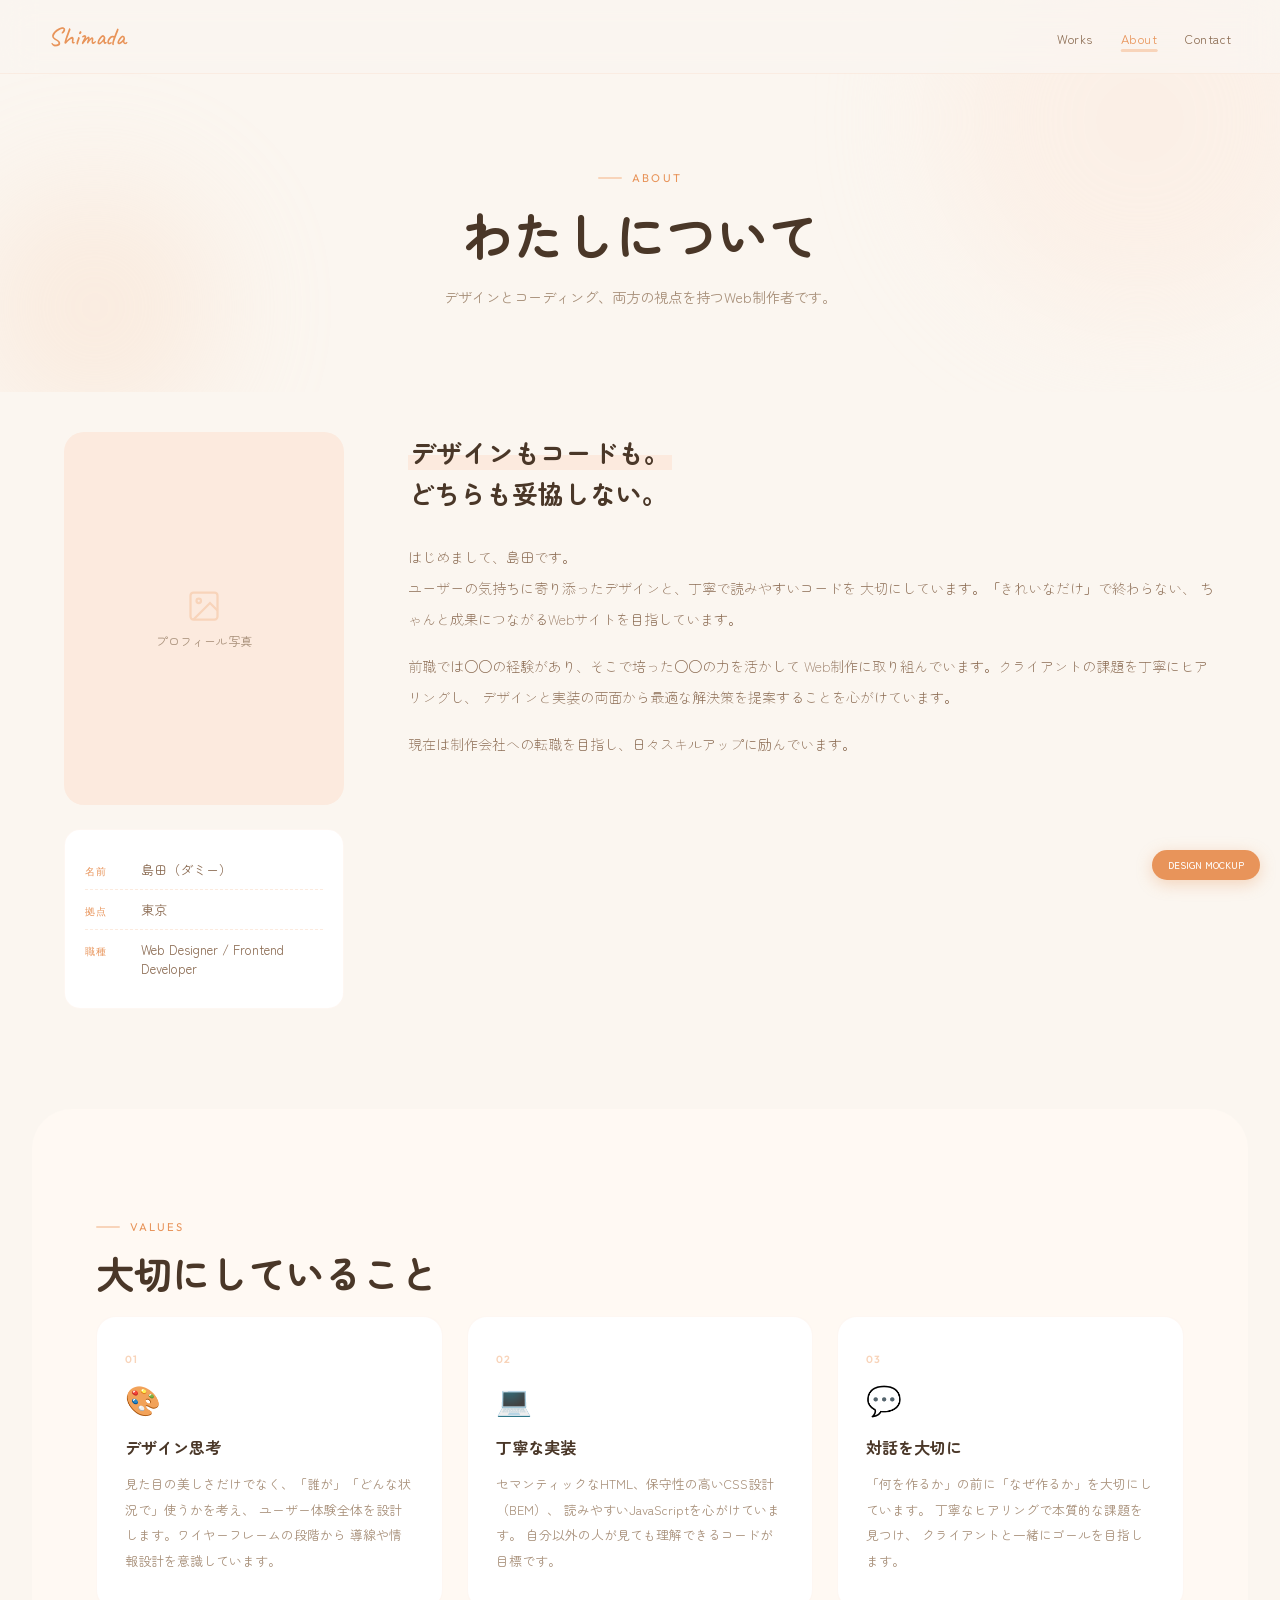
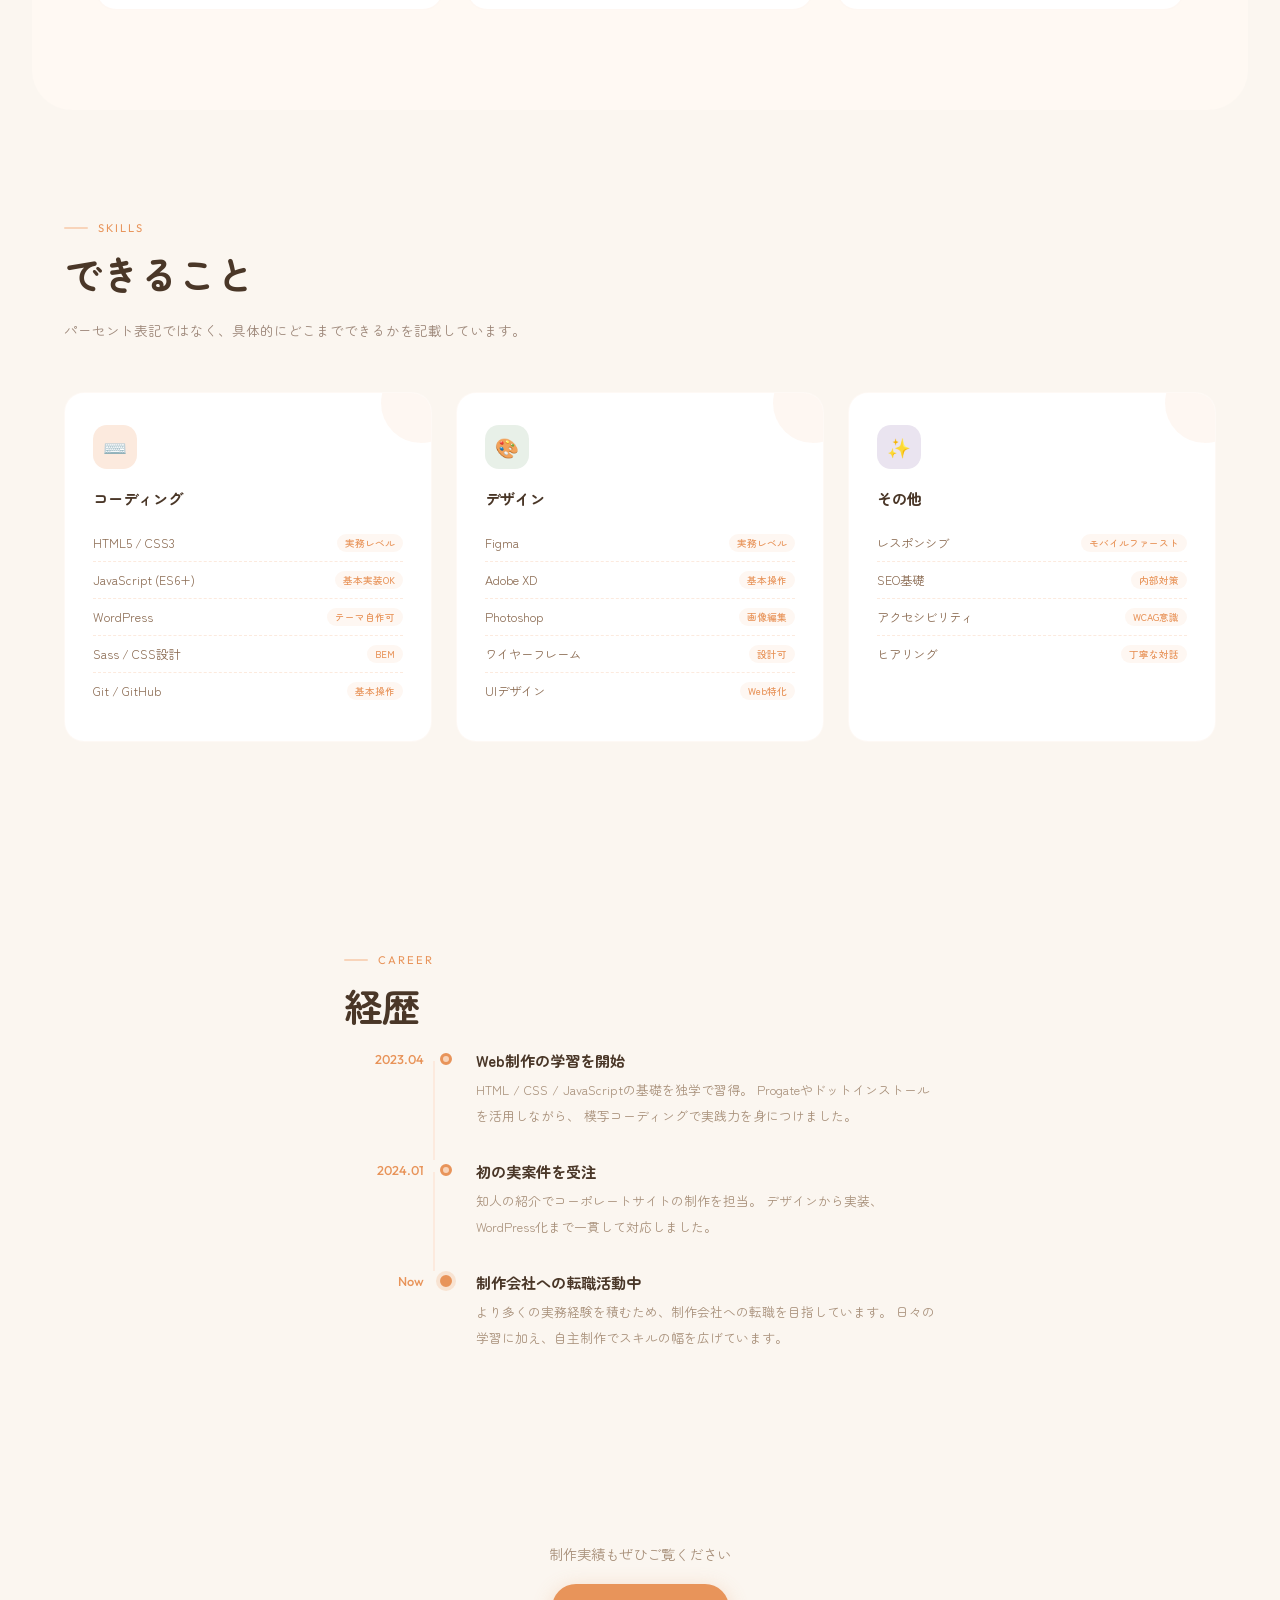
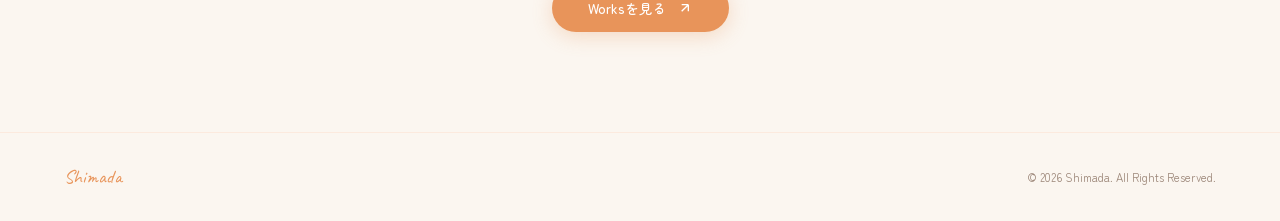
==== about.html @ 9d0d772b "Add files via upload" ====
<!DOCTYPE html>
<html lang="ja">
<head>
  <meta charset="UTF-8">
  <meta name="viewport" content="width=device-width, initial-scale=1.0">
  <meta name="description" content="島田のプロフィール｜Web Designer & Frontend Developer">
  <title>About — Shimada Portfolio</title>
  <link rel="preconnect" href="https://fonts.googleapis.com">
  <link rel="preconnect" href="https://fonts.gstatic.com" crossorigin>
  <link href="https://fonts.googleapis.com/css2?family=Zen+Maru+Gothic:wght@300;400;500;700&family=Outfit:wght@300;400;500;600&family=Caveat:wght@400;500&display=swap" rel="stylesheet">
  <link rel="stylesheet" href="style.css">
</head>
<body>

  <!-- NAV -->
  <nav>
    <a href="index.html" class="nav-logo">Shimada</a>
    <ul>
      <li><a href="index.html#works">Works</a></li>
      <li><a href="about.html" class="is-active">About</a></li>
      <li><a href="index.html#contact">Contact</a></li>
    </ul>
  </nav>

  <!-- PAGE HERO -->
  <section class="page-hero">
    <div class="blob blob-1"></div>
    <div class="blob blob-2"></div>
    <div class="page-hero-inner">
      <div class="section-label">About</div>
      <h1 class="page-hero-title">わたしについて</h1>
      <p class="page-hero-sub">
        デザインとコーディング、両方の視点を持つWeb制作者です。
      </p>
    </div>
  </section>

  <!-- PROFILE -->
  <section class="about-detail">
    <div class="about-detail-grid">
      <div class="about-detail-photo reveal">
        <div class="about-photo-lg">
          <svg viewBox="0 0 24 24" fill="none" stroke="currentColor" stroke-width="1.5">
            <rect x="3" y="3" width="18" height="18" rx="2"/>
            <circle cx="8.5" cy="8.5" r="1.5"/>
            <path d="M21 15l-5-5L5 21"/>
          </svg>
          プロフィール写真
        </div>

        <!-- 基本情報 -->
        <div class="profile-meta">
          <div class="meta-item">
            <span class="meta-label">名前</span>
            <span class="meta-value">島田（ダミー）</span>
          </div>
          <div class="meta-item">
            <span class="meta-label">拠点</span>
            <span class="meta-value">東京</span>
          </div>
          <div class="meta-item">
            <span class="meta-label">職種</span>
            <span class="meta-value">Web Designer / Frontend Developer</span>
          </div>
        </div>
      </div>

      <div class="about-detail-body">
        <h2 class="reveal">
          <span class="marker">デザインもコードも。</span><br>
          どちらも妥協しない。
        </h2>
        <p class="reveal">
          はじめまして、島田です。<br>
          ユーザーの気持ちに寄り添ったデザインと、丁寧で読みやすいコードを
          大切にしています。「きれいなだけ」で終わらない、
          ちゃんと成果につながるWebサイトを目指しています。
        </p>
        <p class="reveal">
          前職では○○の経験があり、そこで培った○○の力を活かして
          Web制作に取り組んでいます。クライアントの課題を丁寧にヒアリングし、
          デザインと実装の両面から最適な解決策を提案することを心がけています。
        </p>
        <p class="reveal">
          現在は制作会社への転職を目指し、日々スキルアップに励んでいます。
        </p>
      </div>
    </div>
  </section>

  <!-- VALUES -->
  <section class="values-section">
    <div class="section-label reveal">Values</div>
    <h2 class="section-heading reveal">大切にしていること</h2>

    <div class="values-grid" data-stagger>
      <div class="value-card-lg reveal">
        <div class="value-num">01</div>
        <div class="value-emoji-lg">🎨</div>
        <h3>デザイン思考</h3>
        <p>
          見た目の美しさだけでなく、「誰が」「どんな状況で」使うかを考え、
          ユーザー体験全体を設計します。ワイヤーフレームの段階から
          導線や情報設計を意識しています。
        </p>
      </div>
      <div class="value-card-lg reveal">
        <div class="value-num">02</div>
        <div class="value-emoji-lg">💻</div>
        <h3>丁寧な実装</h3>
        <p>
          セマンティックなHTML、保守性の高いCSS設計（BEM）、
          読みやすいJavaScriptを心がけています。
          自分以外の人が見ても理解できるコードが目標です。
        </p>
      </div>
      <div class="value-card-lg reveal">
        <div class="value-num">03</div>
        <div class="value-emoji-lg">💬</div>
        <h3>対話を大切に</h3>
        <p>
          「何を作るか」の前に「なぜ作るか」を大切にしています。
          丁寧なヒアリングで本質的な課題を見つけ、
          クライアントと一緒にゴールを目指します。
        </p>
      </div>
    </div>
  </section>

  <!-- SKILLS DETAIL -->
  <section class="skills-detail-section">
    <div class="section-label reveal">Skills</div>
    <h2 class="section-heading reveal">できること</h2>
    <p class="section-sub reveal">
      パーセント表記ではなく、具体的にどこまでできるかを記載しています。
    </p>

    <div class="skills-detail-grid" data-stagger>
      <div class="skill-card reveal">
        <div class="skill-card-icon code">⌨️</div>
        <h4>コーディング</h4>
        <ul class="skill-items">
          <li>HTML5 / CSS3 <span class="skill-note">実務レベル</span></li>
          <li>JavaScript (ES6+) <span class="skill-note">基本実装OK</span></li>
          <li>WordPress <span class="skill-note">テーマ自作可</span></li>
          <li>Sass / CSS設計 <span class="skill-note">BEM</span></li>
          <li>Git / GitHub <span class="skill-note">基本操作</span></li>
        </ul>
      </div>
      <div class="skill-card reveal">
        <div class="skill-card-icon design">🎨</div>
        <h4>デザイン</h4>
        <ul class="skill-items">
          <li>Figma <span class="skill-note">実務レベル</span></li>
          <li>Adobe XD <span class="skill-note">基本操作</span></li>
          <li>Photoshop <span class="skill-note">画像編集</span></li>
          <li>ワイヤーフレーム <span class="skill-note">設計可</span></li>
          <li>UIデザイン <span class="skill-note">Web特化</span></li>
        </ul>
      </div>
      <div class="skill-card reveal">
        <div class="skill-card-icon other">✨</div>
        <h4>その他</h4>
        <ul class="skill-items">
          <li>レスポンシブ <span class="skill-note">モバイルファースト</span></li>
          <li>SEO基礎 <span class="skill-note">内部対策</span></li>
          <li>アクセシビリティ <span class="skill-note">WCAG意識</span></li>
          <li>ヒアリング <span class="skill-note">丁寧な対話</span></li>
        </ul>
      </div>
    </div>
  </section>

  <!-- CAREER -->
  <section class="career-section">
    <div class="section-label reveal">Career</div>
    <h2 class="section-heading reveal">経歴</h2>

    <div class="career-list reveal">
      <div class="career-row">
        <div class="career-year">2023.04</div>
        <div class="career-dot"></div>
        <div class="career-content">
          <h4>Web制作の学習を開始</h4>
          <p>HTML / CSS / JavaScriptの基礎を独学で習得。
             Progateやドットインストールを活用しながら、
             模写コーディングで実践力を身につけました。</p>
        </div>
      </div>
      <div class="career-row">
        <div class="career-year">2024.01</div>
        <div class="career-dot"></div>
        <div class="career-content">
          <h4>初の実案件を受注</h4>
          <p>知人の紹介でコーポレートサイトの制作を担当。
             デザインから実装、WordPress化まで一貫して対応しました。</p>
        </div>
      </div>
      <div class="career-row">
        <div class="career-year">Now</div>
        <div class="career-dot active"></div>
        <div class="career-content">
          <h4>制作会社への転職活動中</h4>
          <p>より多くの実務経験を積むため、制作会社への転職を目指しています。
             日々の学習に加え、自主制作でスキルの幅を広げています。</p>
        </div>
      </div>
    </div>
  </section>

  <!-- CTA -->
  <section class="about-cta">
    <div class="about-cta-inner reveal">
      <p>制作実績もぜひご覧ください</p>
      <a href="index.html#works" class="hero-cta">
        Worksを見る
        <svg viewBox="0 0 24 24" fill="none" stroke="currentColor" stroke-width="2" width="16" height="16">
          <path d="M7 17L17 7M17 7H7M17 7V17"/>
        </svg>
      </a>
    </div>
  </section>

  <!-- FOOTER -->
  <footer>
    <div class="f-logo">Shimada</div>
    <div>&copy; 2026 Shimada. All Rights Reserved.</div>
  </footer>

  <div class="badge">DESIGN MOCKUP</div>
  <script src="main.js"></script>
</body>
</html>
---- style.css ----
/* ===========================
   VARIABLES & RESET
   =========================== */
:root {
  --cream: #FBF6F0;
  --warm-white: #FFF9F3;
  --peach: #FCEADE;
  --peach-mid: #F8D4BA;
  --orange: #E8945A;
  --orange-deep: #D47A3E;
  --brown: #8B6B52;
  --brown-light: #A8907A;
  --text: #4A3728;
  --text-light: #9B8577;
  --card: #FFFFFF;
  --shadow: rgba(139, 107, 82, 0.08);
}

*, *::before, *::after { margin: 0; padding: 0; box-sizing: border-box; }
html { scroll-behavior: smooth; }

body {
  font-family: 'Zen Maru Gothic', sans-serif;
  background: var(--cream);
  color: var(--text);
  font-weight: 400;
  overflow-x: hidden;
}

/* ===========================
   BLOBS
   =========================== */
.blob {
  position: absolute;
  border-radius: 50%;
  filter: blur(60px);
  opacity: 0.5;
  pointer-events: none;
  z-index: 0;
}

/* ===========================
   NAV
   =========================== */
nav {
  position: fixed;
  top: 0; left: 0; right: 0;
  z-index: 100;
  padding: 20px 48px;
  display: flex;
  justify-content: space-between;
  align-items: center;
  backdrop-filter: blur(16px);
  background: rgba(251, 246, 240, 0.8);
  border-bottom: 1px solid rgba(232, 148, 90, 0.1);
  transition: box-shadow 0.3s ease;
}

nav.scrolled { box-shadow: 0 2px 20px var(--shadow); }

.nav-logo {
  font-family: 'Caveat', cursive;
  font-size: 1.6rem;
  color: var(--orange);
  font-weight: 500;
  text-decoration: none;
}

nav ul { list-style: none; display: flex; gap: 28px; }

nav ul li a {
  font-size: 0.8rem;
  color: var(--brown);
  text-decoration: none;
  letter-spacing: 0.04em;
  position: relative;
  padding: 4px 0;
  transition: color 0.3s;
}

nav ul li a:hover,
nav ul li a.is-active { color: var(--orange); }

nav ul li a::after {
  content: '';
  position: absolute;
  bottom: 0; left: 50%;
  width: 0; height: 3px;
  background: var(--peach-mid);
  border-radius: 2px;
  transform: translateX(-50%);
  transition: width 0.3s ease;
}

nav ul li a:hover::after,
nav ul li a.is-active::after { width: 100%; }

/* ===========================
   HERO (TOP)
   =========================== */
.hero {
  min-height: 100vh;
  display: flex;
  align-items: center;
  justify-content: center;
  text-align: center;
  padding: 120px 32px 80px;
  position: relative;
  overflow: hidden;
}

.hero .blob-1 {
  width: 500px; height: 500px;
  background: var(--peach);
  top: -100px; right: -80px;
  animation: blobFloat1 12s ease-in-out infinite;
}

.hero .blob-2 {
  width: 350px; height: 350px;
  background: var(--peach-mid);
  bottom: -60px; left: -50px;
  opacity: 0.35;
  animation: blobFloat2 10s ease-in-out infinite;
}

.hero .blob-3 {
  width: 200px; height: 200px;
  background: var(--orange);
  top: 30%; left: 10%;
  opacity: 0.12;
  animation: blobFloat1 14s ease-in-out infinite reverse;
}

.hero-inner { position: relative; z-index: 1; }

.hero-greeting {
  font-family: 'Caveat', cursive;
  font-size: 1.3rem;
  color: var(--orange);
  margin-bottom: 12px;
  opacity: 0;
  animation: popIn 0.6s ease forwards 0.2s;
}

.hero-name {
  font-size: clamp(2.4rem, 6vw, 4.2rem);
  font-weight: 700;
  line-height: 1.3;
  margin-bottom: 12px;
  opacity: 0;
  animation: popIn 0.6s ease forwards 0.4s;
}

.hero-name .highlight { position: relative; display: inline-block; }
.hero-name .highlight::after {
  content: '';
  position: absolute;
  bottom: 4px; left: -4px; right: -4px;
  height: 12px;
  background: var(--peach);
  border-radius: 6px;
  z-index: -1;
  transform: rotate(-1deg);
}

.hero-title {
  font-family: 'Outfit', sans-serif;
  font-size: 0.85rem;
  font-weight: 400;
  color: var(--brown-light);
  letter-spacing: 0.15em;
  text-transform: uppercase;
  margin-bottom: 28px;
  opacity: 0;
  animation: popIn 0.6s ease forwards 0.6s;
}

.hero-message {
  font-size: 0.95rem;
  line-height: 2.2;
  color: var(--brown);
  font-weight: 300;
  max-width: 480px;
  margin: 0 auto 40px;
  opacity: 0;
  animation: popIn 0.6s ease forwards 0.8s;
}

.hero-cta {
  display: inline-flex;
  align-items: center;
  gap: 10px;
  background: var(--orange);
  color: #fff;
  padding: 14px 36px;
  border-radius: 50px;
  text-decoration: none;
  font-size: 0.85rem;
  font-weight: 500;
  transition: all 0.3s ease;
  box-shadow: 0 4px 20px rgba(232, 148, 90, 0.3);
  opacity: 0;
  animation: popIn 0.6s ease forwards 1s;
}

.hero-cta:hover {
  background: var(--orange-deep);
  transform: translateY(-2px);
  box-shadow: 0 8px 28px rgba(232, 148, 90, 0.4);
}

.hero-cta svg { width: 16px; height: 16px; }

/* ===========================
   MARQUEE
   =========================== */
.marquee-wrap {
  overflow: hidden;
  padding: 20px 0;
  background: var(--peach);
  transform: rotate(-1deg) scale(1.02);
  margin: -20px 0 40px;
}

.marquee-track {
  display: flex;
  gap: 40px;
  animation: marquee 25s linear infinite;
  width: max-content;
}

.marquee-item {
  font-family: 'Outfit', sans-serif;
  font-size: 0.75rem;
  font-weight: 500;
  color: var(--orange-deep);
  letter-spacing: 0.12em;
  text-transform: uppercase;
  white-space: nowrap;
  display: flex;
  align-items: center;
  gap: 40px;
}

.marquee-item::after {
  content: '✦';
  font-size: 0.5rem;
  color: var(--orange);
  opacity: 0.6;
}

/* ===========================
   SECTION COMMON
   =========================== */
section { padding: 100px 64px; position: relative; }

.section-label {
  display: inline-flex;
  align-items: center;
  gap: 10px;
  font-family: 'Outfit', sans-serif;
  font-size: 0.7rem;
  letter-spacing: 0.18em;
  text-transform: uppercase;
  color: var(--orange);
  margin-bottom: 12px;
}

.section-label::before {
  content: '';
  width: 24px; height: 2px;
  background: var(--peach-mid);
  border-radius: 1px;
}

.section-heading {
  font-size: clamp(1.6rem, 3.5vw, 2.4rem);
  font-weight: 700;
  margin-bottom: 16px;
  line-height: 1.4;
}

.section-sub {
  font-size: 0.85rem;
  color: var(--text-light);
  line-height: 2;
  max-width: 560px;
  margin-bottom: 48px;
}

.marker {
  background: linear-gradient(transparent 60%, var(--peach) 60%);
  padding: 0 2px;
}

/* ===========================
   WORKS
   =========================== */
.works-grid {
  display: grid;
  grid-template-columns: 1fr 1fr;
  gap: 32px;
}

.work-card {
  background: var(--card);
  border-radius: 20px;
  overflow: hidden;
  transition: transform 0.4s ease, box-shadow 0.4s ease;
  border: 1px solid rgba(232, 148, 90, 0.08);
}

.work-card:hover {
  transform: translateY(-6px);
  box-shadow: 0 20px 48px var(--shadow);
}

.work-card.featured {
  grid-column: 1 / -1;
  display: grid;
  grid-template-columns: 1.2fr 1fr;
}

.work-thumb {
  aspect-ratio: 16 / 10;
  background: linear-gradient(135deg, var(--peach) 0%, var(--cream) 100%);
  display: flex;
  align-items: center;
  justify-content: center;
  overflow: hidden;
}

.work-card.featured .work-thumb { aspect-ratio: auto; min-height: 320px; }

.mock-window {
  width: 75%;
  background: var(--card);
  border-radius: 10px;
  box-shadow: 0 8px 32px rgba(139, 107, 82, 0.12);
  overflow: hidden;
  transition: transform 0.4s ease;
}

.work-card:hover .mock-window { transform: scale(1.03); }

.mock-bar {
  height: 24px;
  background: var(--cream);
  display: flex;
  align-items: center;
  padding: 0 10px;
  gap: 5px;
}

.mock-bar span { width: 7px; height: 7px; border-radius: 50%; }
.mock-bar span:nth-child(1) { background: #F5C6AA; }
.mock-bar span:nth-child(2) { background: #F5DECA; }
.mock-bar span:nth-child(3) { background: #F0E6DC; }

.mock-body { padding: 14px; min-height: 100px; }

.mock-block { border-radius: 6px; margin-bottom: 8px; }
.mock-block.hero-block { height: 40px; background: linear-gradient(135deg, var(--peach), var(--peach-mid)); }
.mock-block.text-block { height: 5px; background: var(--peach); }
.mock-block.text-block:nth-child(2) { width: 85%; }
.mock-block.text-block:nth-child(3) { width: 70%; }
.mock-block.text-block:nth-child(4) { width: 90%; }

.work-body { padding: 28px; }

.work-type { display: inline-flex; gap: 6px; margin-bottom: 12px; }
.work-type span {
  font-family: 'Outfit', sans-serif;
  font-size: 0.6rem;
  letter-spacing: 0.08em;
  text-transform: uppercase;
  font-weight: 500;
  padding: 4px 12px;
  border-radius: 20px;
}

.type-design { background: var(--peach); color: var(--orange-deep); }
.type-dev { background: #E8F0E8; color: #5A8A5A; }

.work-title { font-size: 1.15rem; font-weight: 700; margin-bottom: 4px; }
.work-title-en {
  font-family: 'Outfit', sans-serif;
  font-size: 0.75rem;
  color: var(--text-light);
  font-weight: 300;
  margin-bottom: 14px;
}

.work-summary { font-size: 0.8rem; line-height: 1.9; color: var(--brown-light); margin-bottom: 16px; }

.work-process { background: var(--cream); border-radius: 10px; padding: 16px; margin-bottom: 16px; }
.work-process-label { font-size: 0.65rem; font-weight: 500; color: var(--orange); margin-bottom: 8px; }
.process-steps { display: flex; align-items: center; gap: 6px; flex-wrap: wrap; }
.process-step { font-size: 0.65rem; color: var(--brown); background: var(--card); padding: 4px 10px; border-radius: 14px; }
.process-arrow { color: var(--peach-mid); font-size: 0.7rem; }

.work-tags-row { display: flex; flex-wrap: wrap; gap: 6px; }
.tag-pill {
  font-family: 'Outfit', sans-serif;
  font-size: 0.6rem;
  color: var(--brown-light);
  border: 1px solid var(--peach-mid);
  padding: 3px 10px;
  border-radius: 14px;
}

.work-link {
  display: inline-flex;
  align-items: center;
  gap: 8px;
  margin-top: 18px;
  font-size: 0.8rem;
  font-weight: 500;
  color: var(--orange);
  text-decoration: none;
  transition: gap 0.3s;
}

.work-link:hover { gap: 14px; }

/* ===========================
   ABOUT COMPACT (TOP PAGE)
   =========================== */
#about {
  background: var(--warm-white);
  border-radius: 40px;
  margin: 0 32px;
}

.about-compact {
  display: grid;
  grid-template-columns: 200px 1fr;
  gap: 56px;
  align-items: center;
}

.about-photo-sm {
  width: 100%;
  aspect-ratio: 1;
  background: var(--peach);
  border-radius: 20px;
  display: flex;
  flex-direction: column;
  align-items: center;
  justify-content: center;
  color: var(--brown-light);
  font-size: 0.7rem;
  gap: 6px;
}

.about-photo-sm svg { width: 32px; height: 32px; stroke: var(--peach-mid); }

.about-compact-desc {
  font-size: 0.88rem;
  line-height: 2.2;
  color: var(--brown);
  font-weight: 300;
  margin-bottom: 28px;
}

/* Skill Chips */
.skill-chips {
  display: flex;
  gap: 12px;
  flex-wrap: wrap;
  margin-bottom: 28px;
}

.skill-chip {
  display: flex;
  align-items: center;
  gap: 12px;
  background: var(--card);
  border: 1px solid rgba(232, 148, 90, 0.1);
  border-radius: 16px;
  padding: 14px 20px;
  flex: 1;
  min-width: 180px;
  transition: transform 0.3s, box-shadow 0.3s;
}

.skill-chip:hover {
  transform: translateY(-2px);
  box-shadow: 0 6px 20px var(--shadow);
}

.chip-icon { font-size: 1.4rem; }

.chip-text { display: flex; flex-direction: column; gap: 2px; }

.chip-label {
  font-family: 'Outfit', sans-serif;
  font-size: 0.7rem;
  font-weight: 600;
  color: var(--text);
  letter-spacing: 0.06em;
  text-transform: uppercase;
}

.chip-detail {
  font-size: 0.7rem;
  color: var(--text-light);
}

/* More link */
.about-more {
  display: inline-flex;
  align-items: center;
  gap: 8px;
  background: var(--orange);
  color: #fff;
  padding: 12px 28px;
  border-radius: 50px;
  text-decoration: none;
  font-size: 0.82rem;
  font-weight: 500;
  transition: all 0.3s ease;
  box-shadow: 0 4px 16px rgba(232, 148, 90, 0.25);
}

.about-more:hover {
  background: var(--orange-deep);
  transform: translateY(-2px);
  box-shadow: 0 8px 24px rgba(232, 148, 90, 0.35);
}

/* ===========================
   PAGE HERO (ABOUT PAGE)
   =========================== */
.page-hero {
  padding: 160px 64px 80px;
  position: relative;
  overflow: hidden;
  text-align: center;
}

.page-hero .blob-1 {
  width: 400px; height: 400px;
  background: var(--peach);
  top: -80px; right: -60px;
  animation: blobFloat1 12s ease-in-out infinite;
}

.page-hero .blob-2 {
  width: 250px; height: 250px;
  background: var(--peach-mid);
  bottom: -40px; left: -30px;
  opacity: 0.3;
  animation: blobFloat2 10s ease-in-out infinite;
}

.page-hero-inner { position: relative; z-index: 1; }

.page-hero-title {
  font-size: clamp(2rem, 5vw, 3.2rem);
  font-weight: 700;
  margin-bottom: 12px;
}

.page-hero-sub {
  font-size: 0.9rem;
  color: var(--brown-light);
  line-height: 2;
}

/* ===========================
   ABOUT DETAIL (ABOUT PAGE)
   =========================== */
.about-detail { padding-top: 40px; }

.about-detail-grid {
  display: grid;
  grid-template-columns: 280px 1fr;
  gap: 64px;
  align-items: start;
}

.about-photo-lg {
  width: 100%;
  aspect-ratio: 3 / 4;
  background: var(--peach);
  border-radius: 20px;
  display: flex;
  flex-direction: column;
  align-items: center;
  justify-content: center;
  color: var(--brown-light);
  font-size: 0.75rem;
  gap: 8px;
}

.about-photo-lg svg { width: 36px; height: 36px; stroke: var(--peach-mid); }

/* Profile meta */
.profile-meta {
  margin-top: 24px;
  background: var(--card);
  border-radius: 16px;
  padding: 20px;
  border: 1px solid rgba(232, 148, 90, 0.08);
}

.meta-item {
  display: flex;
  gap: 16px;
  padding: 10px 0;
  border-bottom: 1px dashed var(--peach);
  align-items: baseline;
}

.meta-item:last-child { border-bottom: none; }

.meta-label {
  font-size: 0.65rem;
  font-weight: 500;
  color: var(--orange);
  min-width: 40px;
  font-family: 'Outfit', sans-serif;
  letter-spacing: 0.05em;
  text-transform: uppercase;
}

.meta-value { font-size: 0.82rem; color: var(--brown); }

.about-detail-body h2 {
  font-size: 1.6rem;
  font-weight: 700;
  line-height: 1.6;
  margin-bottom: 28px;
}

.about-detail-body p {
  font-size: 0.88rem;
  line-height: 2.2;
  color: var(--brown);
  font-weight: 300;
  margin-bottom: 16px;
}

/* ===========================
   VALUES (ABOUT PAGE)
   =========================== */
.values-section { background: var(--warm-white); border-radius: 40px; margin: 0 32px; }

.values-grid {
  display: grid;
  grid-template-columns: repeat(3, 1fr);
  gap: 24px;
}

.value-card-lg {
  background: var(--card);
  border-radius: 20px;
  padding: 36px 28px;
  border: 1px solid rgba(232, 148, 90, 0.08);
  transition: transform 0.3s;
  position: relative;
}

.value-card-lg:hover { transform: translateY(-4px); }

.value-num {
  font-family: 'Outfit', sans-serif;
  font-size: 0.65rem;
  font-weight: 600;
  color: var(--peach-mid);
  letter-spacing: 0.1em;
  margin-bottom: 12px;
}

.value-emoji-lg { font-size: 1.8rem; margin-bottom: 16px; }

.value-card-lg h3 {
  font-size: 1rem;
  font-weight: 700;
  margin-bottom: 12px;
}

.value-card-lg p {
  font-size: 0.8rem;
  color: var(--brown-light);
  line-height: 2;
}

/* ===========================
   SKILLS DETAIL (ABOUT PAGE)
   =========================== */
.skills-detail-grid {
  display: grid;
  grid-template-columns: repeat(3, 1fr);
  gap: 24px;
}

.skill-card {
  background: var(--card);
  border-radius: 20px;
  padding: 32px 28px;
  border: 1px solid rgba(232, 148, 90, 0.06);
  transition: transform 0.3s ease, box-shadow 0.3s ease;
  position: relative;
  overflow: hidden;
}

.skill-card:hover {
  transform: translateY(-4px);
  box-shadow: 0 12px 36px var(--shadow);
}

.skill-card::after {
  content: '';
  position: absolute;
  top: -30px; right: -30px;
  width: 80px; height: 80px;
  background: var(--peach);
  border-radius: 50%;
  opacity: 0.4;
}

.skill-card-icon {
  width: 44px; height: 44px;
  border-radius: 14px;
  display: flex;
  align-items: center;
  justify-content: center;
  font-size: 1.2rem;
  margin-bottom: 18px;
  position: relative;
  z-index: 1;
}

.skill-card-icon.code { background: var(--peach); }
.skill-card-icon.design { background: #E8F0E8; }
.skill-card-icon.other { background: #EAE4F0; }

.skill-card h4 { font-size: 0.95rem; font-weight: 700; margin-bottom: 16px; position: relative; z-index: 1; }

.skill-items { list-style: none; position: relative; z-index: 1; }

.skill-items li {
  font-size: 0.78rem;
  color: var(--brown);
  padding: 9px 0;
  border-bottom: 1px dashed var(--peach);
  display: flex;
  justify-content: space-between;
  align-items: center;
}

.skill-items li:last-child { border-bottom: none; }

.skill-note {
  font-size: 0.6rem;
  color: var(--orange);
  font-weight: 500;
  background: rgba(232, 148, 90, 0.08);
  padding: 2px 8px;
  border-radius: 10px;
}

/* ===========================
   CAREER (ABOUT PAGE)
   =========================== */
.career-section { max-width: 720px; margin: 0 auto; }

.career-list { margin-top: 8px; }

.career-row {
  display: grid;
  grid-template-columns: 80px 20px 1fr;
  gap: 16px;
  align-items: start;
  padding-bottom: 32px;
  position: relative;
}

.career-row:not(:last-child)::after {
  content: '';
  position: absolute;
  left: 89px;
  top: 12px;
  bottom: 0;
  width: 2px;
  background: var(--peach);
}

.career-year {
  font-family: 'Outfit', sans-serif;
  font-size: 0.8rem;
  font-weight: 500;
  color: var(--orange);
  text-align: right;
  padding-top: 2px;
}

.career-dot {
  width: 12px; height: 12px;
  border-radius: 50%;
  background: var(--peach-mid);
  border: 3px solid var(--orange);
  position: relative;
  z-index: 1;
  margin-top: 4px;
}

.career-dot.active {
  background: var(--orange);
  box-shadow: 0 0 0 4px rgba(232, 148, 90, 0.2);
}

.career-content h4 {
  font-size: 0.95rem;
  font-weight: 700;
  margin-bottom: 6px;
}

.career-content p {
  font-size: 0.8rem;
  line-height: 2;
  color: var(--brown-light);
}

/* ===========================
   ABOUT CTA
   =========================== */
.about-cta { text-align: center; padding: 60px 48px 100px; }

.about-cta-inner p {
  font-size: 0.9rem;
  color: var(--brown-light);
  margin-bottom: 20px;
}

.about-cta .hero-cta { opacity: 1; animation: none; }

/* ===========================
   CONTACT
   =========================== */
.contact-area {
  text-align: center;
  padding: 100px 48px;
  position: relative;
  overflow: hidden;
}

.contact-area > .blob {
  width: 400px; height: 400px;
  background: var(--peach);
  top: -100px; left: 50%;
  transform: translateX(-50%);
  opacity: 0.4;
}

.contact-inner { position: relative; z-index: 1; }
.contact-emoji { font-size: 2.4rem; margin-bottom: 16px; }

.contact-area h2 {
  font-size: clamp(1.6rem, 3vw, 2.2rem);
  font-weight: 700;
  margin-bottom: 12px;
}

.contact-area p { font-size: 0.85rem; color: var(--brown-light); line-height: 2; margin-bottom: 40px; }

.contact-buttons { display: flex; justify-content: center; gap: 16px; flex-wrap: wrap; }

.c-btn {
  display: inline-flex;
  align-items: center;
  gap: 10px;
  padding: 14px 32px;
  border-radius: 50px;
  text-decoration: none;
  font-size: 0.82rem;
  font-weight: 500;
  transition: all 0.3s ease;
}

.c-btn svg { width: 16px; height: 16px; }

.c-btn.primary {
  background: var(--orange); color: #fff;
  box-shadow: 0 4px 20px rgba(232, 148, 90, 0.3);
}

.c-btn.primary:hover {
  background: var(--orange-deep);
  transform: translateY(-2px);
  box-shadow: 0 8px 28px rgba(232, 148, 90, 0.4);
}

.c-btn.outline {
  background: var(--card);
  color: var(--brown);
  border: 1px solid var(--peach-mid);
}

.c-btn.outline:hover { background: var(--peach); border-color: var(--orange); }

/* ===========================
   FOOTER
   =========================== */
footer {
  padding: 32px 64px;
  display: flex;
  justify-content: space-between;
  align-items: center;
  font-size: 0.7rem;
  color: var(--text-light);
  border-top: 1px solid var(--peach);
}

footer .f-logo { font-family: 'Caveat', cursive; font-size: 1.2rem; color: var(--orange); }

/* ===========================
   BADGE
   =========================== */
.badge {
  position: fixed;
  bottom: 20px; right: 20px;
  background: var(--orange);
  color: #fff;
  font-size: 0.6rem;
  font-weight: 500;
  padding: 8px 16px;
  border-radius: 20px;
  z-index: 200;
  box-shadow: 0 4px 16px rgba(232, 148, 90, 0.35);
}

/* ===========================
   ANIMATIONS
   =========================== */
@keyframes blobFloat1 {
  0%, 100% { transform: translate(0, 0) scale(1); }
  33% { transform: translate(20px, -30px) scale(1.05); }
  66% { transform: translate(-15px, 15px) scale(0.97); }
}

@keyframes blobFloat2 {
  0%, 100% { transform: translate(0, 0) scale(1); }
  50% { transform: translate(25px, -20px) scale(1.08); }
}

@keyframes popIn {
  from { opacity: 0; transform: translateY(20px) scale(0.97); }
  to { opacity: 1; transform: translateY(0) scale(1); }
}

@keyframes marquee {
  0% { transform: translateX(0); }
  100% { transform: translateX(-50%); }
}

/* Scroll reveal */
.reveal {
  opacity: 0;
  transform: translateY(30px);
  transition: opacity 0.7s ease, transform 0.7s ease;
}

.reveal.visible { opacity: 1; transform: translateY(0); }

/* ===========================
   RESPONSIVE
   =========================== */
@media (max-width: 900px) {
  section { padding: 72px 24px; }
  nav { padding: 14px 20px; }
  nav ul { gap: 16px; }
  nav ul li a { font-size: 0.7rem; }

  .works-grid { grid-template-columns: 1fr; }
  .work-card.featured { grid-column: auto; grid-template-columns: 1fr; }

  .about-compact { grid-template-columns: 1fr; gap: 32px; text-align: center; }
  .about-photo-sm { max-width: 160px; margin: 0 auto; }
  .skill-chips { justify-content: center; }
  .about-more { margin: 0 auto; }

  #about { margin: 0 12px; border-radius: 28px; }

  .about-detail-grid { grid-template-columns: 1fr; gap: 32px; }
  .about-photo-lg { max-width: 220px; margin: 0 auto; }
  .values-grid { grid-template-columns: 1fr; }
  .skills-detail-grid { grid-template-columns: 1fr; }
  .values-section { margin: 0 12px; border-radius: 28px; }

  .career-row { grid-template-columns: 60px 16px 1fr; }
  .career-row:not(:last-child)::after { left: 67px; }

  .page-hero { padding: 130px 24px 60px; }

  .contact-area { padding: 72px 24px; }
  footer { padding: 24px; flex-direction: column; gap: 8px; }
}
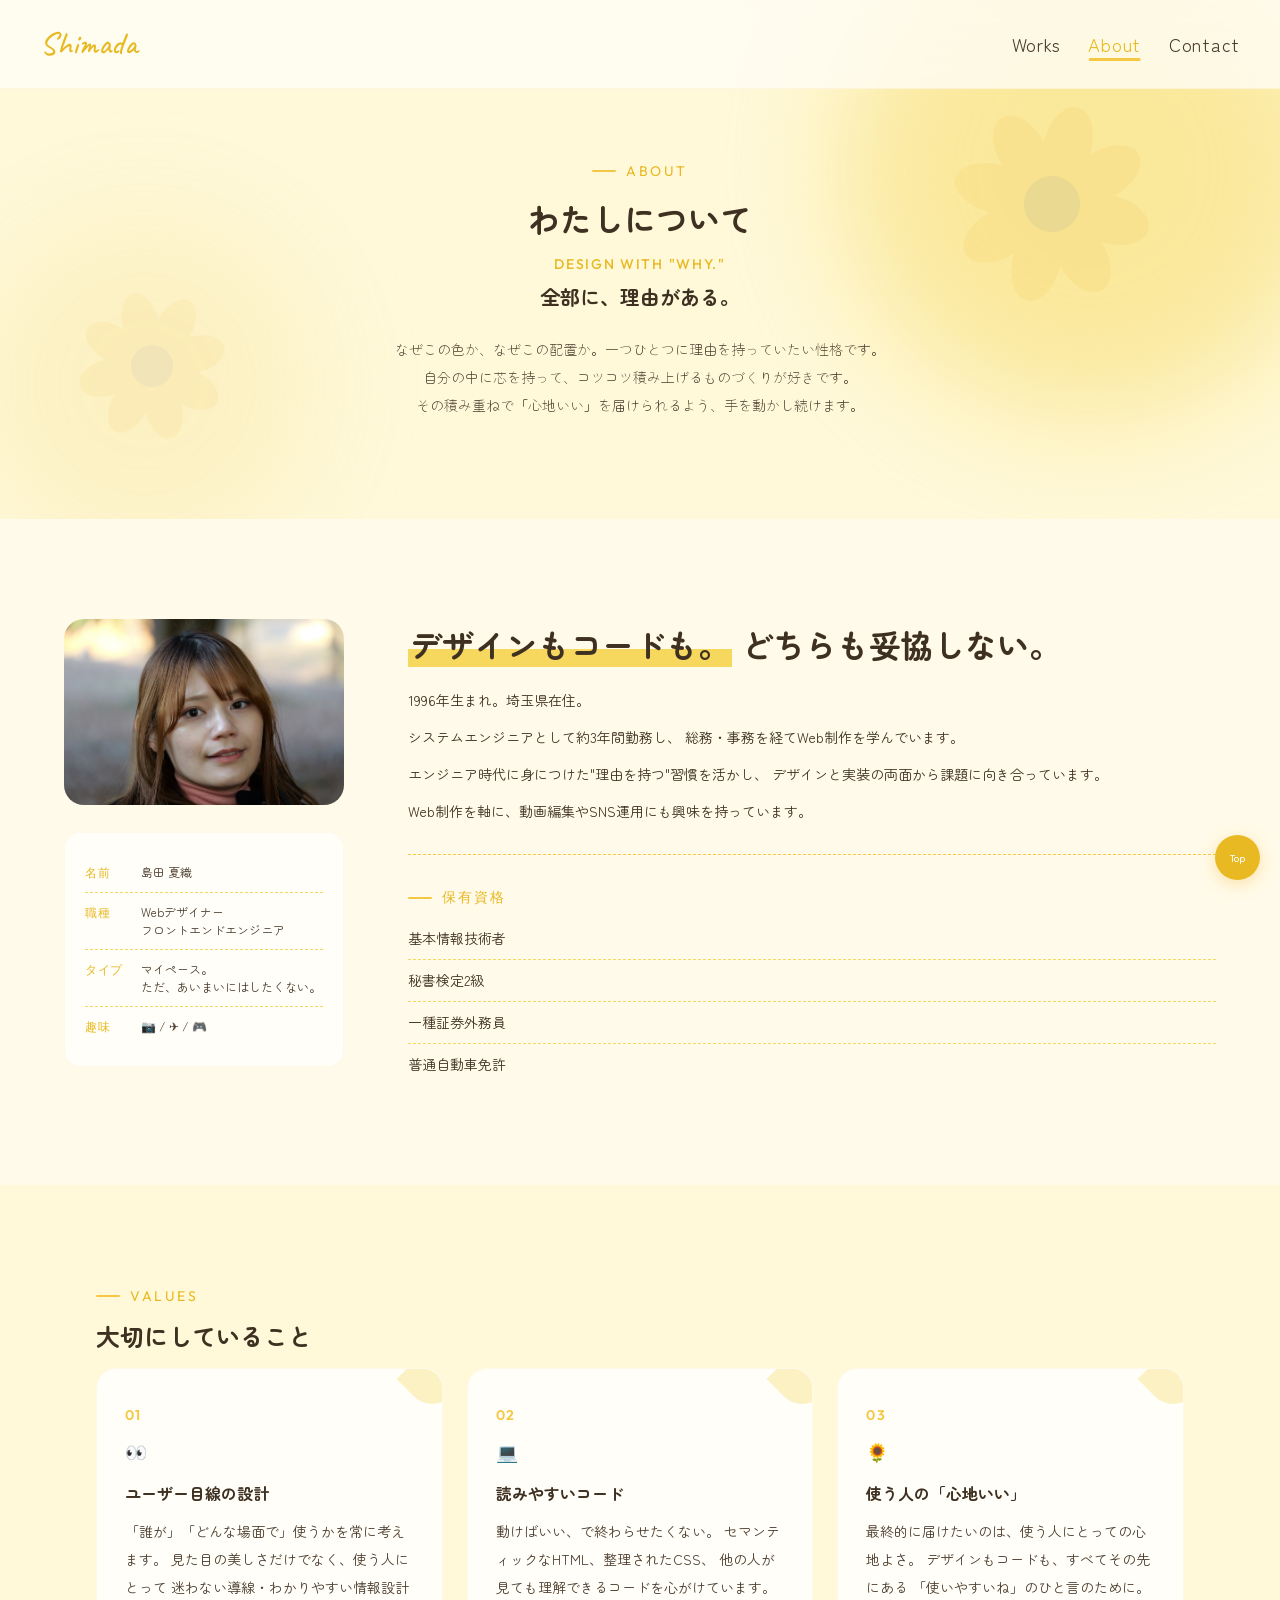
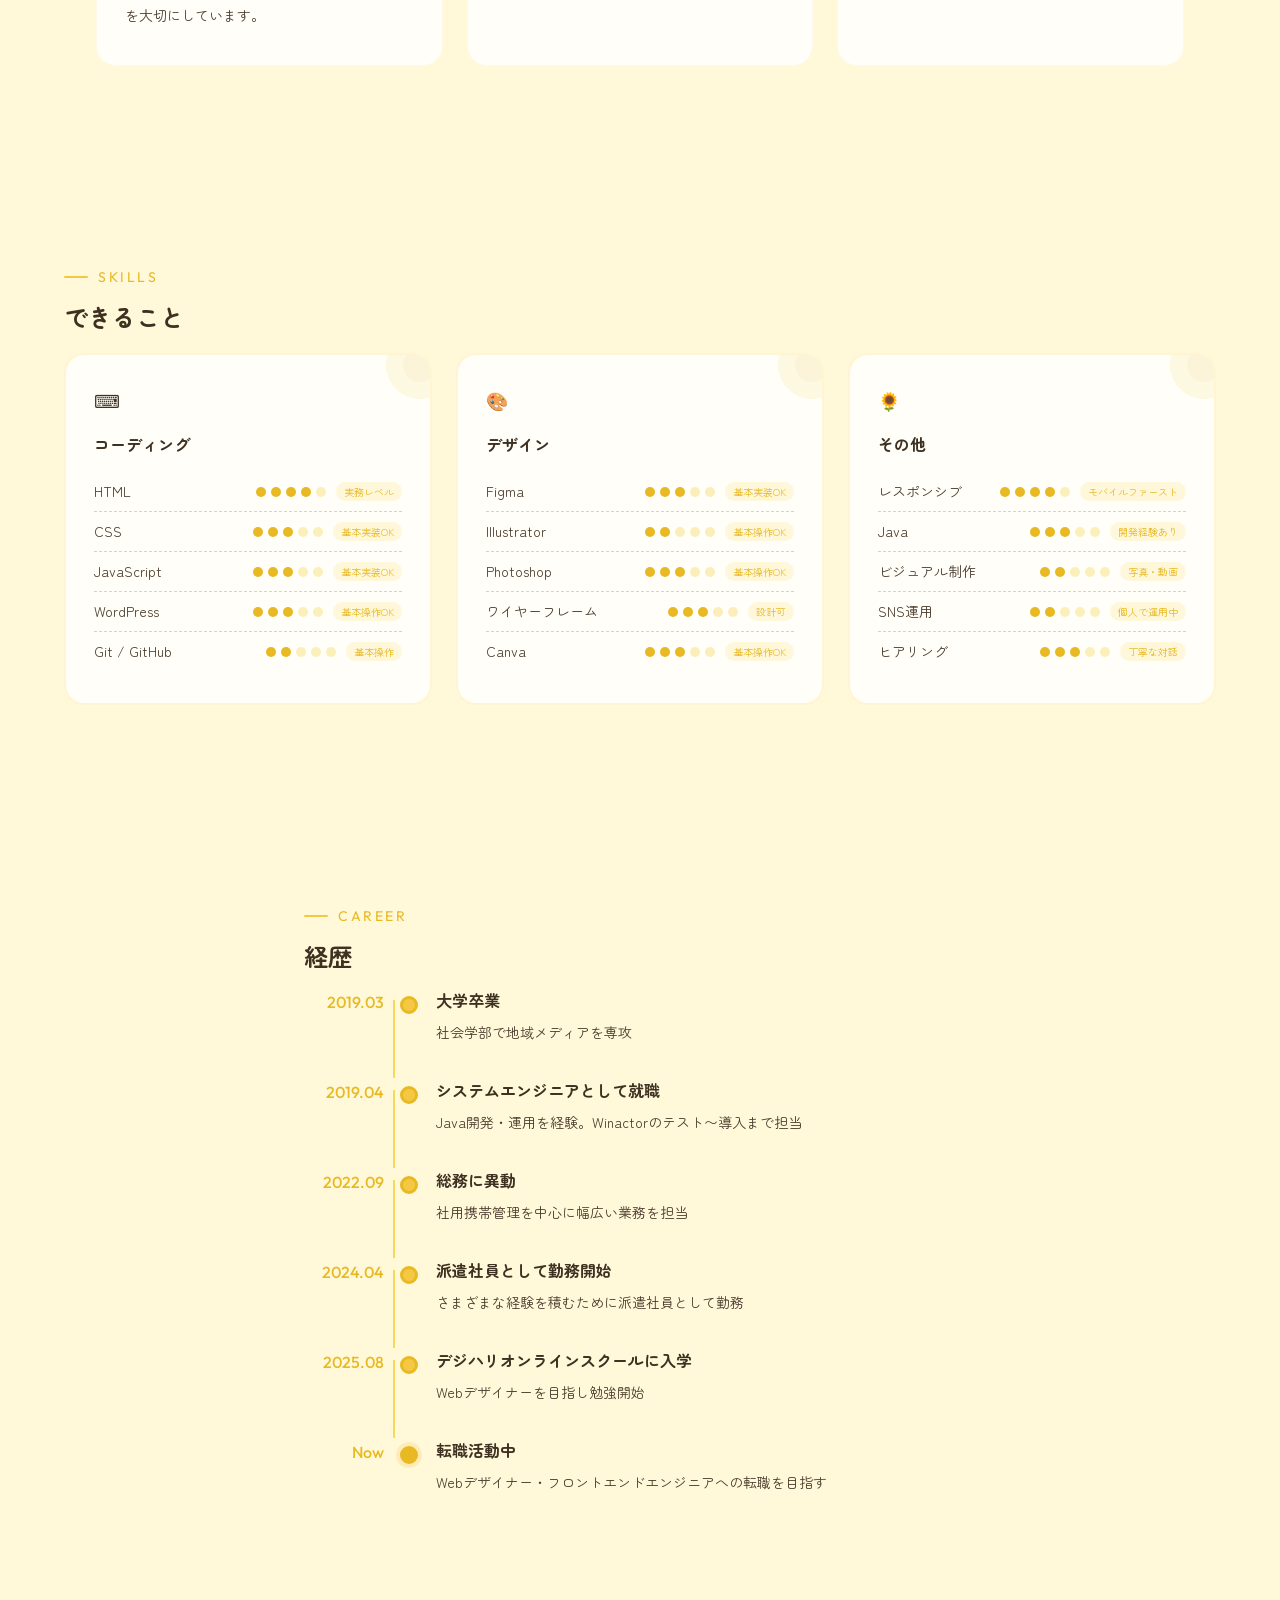
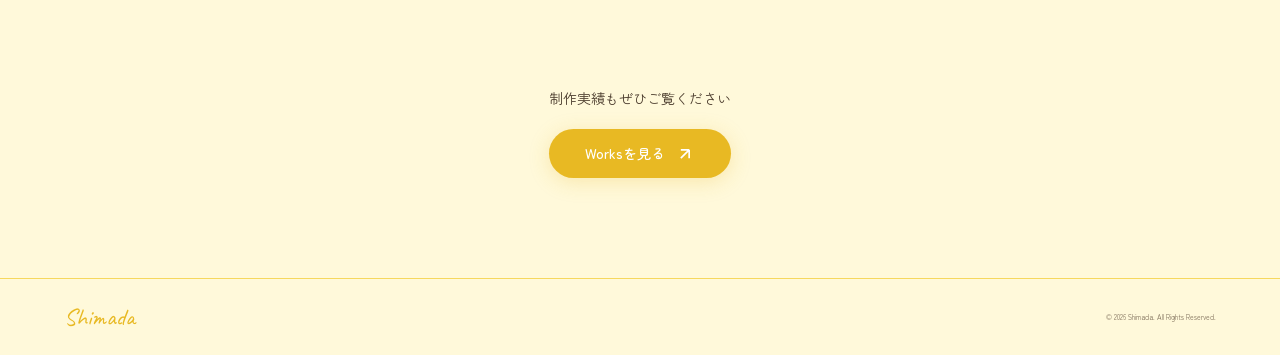
==== commit d0e030f9: "Add files via upload" ====
--- a/about.html
+++ b/about.html
@@ -3,231 +3,474 @@
 <head>
   <meta charset="UTF-8">
   <meta name="viewport" content="width=device-width, initial-scale=1.0">
-  <meta name="description" content="島田のプロフィール｜Web Designer & Frontend Developer">
+  <meta name="description" content="島田 夏織のプロフィール｜Web Designer & Frontend Developer">
   <title>About — Shimada Portfolio</title>
+  <!-- Favicon -->
+  <link rel="icon" href="assets/images/favicon.svg" type="image/svg+xml">
+
+  <!-- OGP -->
+  <meta property="og:title" content="About — Shimada Portfolio">
+  <meta property="og:description" content="Design with &quot;Why.&quot; 全部に、理由がある。しまだかおりのプロフィール。">
+  <meta property="og:image" content="https://shimada-source.github.io/portfolio/assets/images/ogp-image.png">
+  <meta property="og:url" content="https://shimada-source.github.io/portfolio/about.html">
+  <meta property="og:type" content="website">
+  <meta property="og:site_name" content="Shimada Portfolio">
+  <meta name="twitter:card" content="summary_large_image">
+
+  <!-- Web Font -->
   <link rel="preconnect" href="https://fonts.googleapis.com">
   <link rel="preconnect" href="https://fonts.gstatic.com" crossorigin>
-  <link href="https://fonts.googleapis.com/css2?family=Zen+Maru+Gothic:wght@300;400;500;700&family=Outfit:wght@300;400;500;600&family=Caveat:wght@400;500&display=swap" rel="stylesheet">
-  <link rel="stylesheet" href="style.css">
+  <link href="https://fonts.googleapis.com/css2?family=Caveat:wght@400;500&family=Outfit:wght@300;400;500;600&family=Zen+Maru+Gothic:wght@300;400;500;700&display=swap" rel="stylesheet">
+
+  <!-- CSS -->
+  <link rel="stylesheet" href="assets/css/common.css">
+  <link rel="stylesheet" href="assets/css/about.css">
 </head>
 <body>
 
-  <!-- NAV -->
+  <!-- ========== NAV ========== -->
   <nav>
     <a href="index.html" class="nav-logo">Shimada</a>
+    <button class="hamburger" aria-label="メニューを開く">
+      <span></span>
+      <span></span>
+      <span></span>
+    </button>
     <ul>
       <li><a href="index.html#works">Works</a></li>
       <li><a href="about.html" class="is-active">About</a></li>
-      <li><a href="index.html#contact">Contact</a></li>
+      <li><a href="contact.html">Contact</a></li>
     </ul>
   </nav>
 
-  <!-- PAGE HERO -->
+  <!-- ========== PAGE HERO ========== -->
   <section class="page-hero">
     <div class="blob blob-1"></div>
     <div class="blob blob-2"></div>
+    <div class="sunflower-deco sf-1">
+      <img src="assets/images/sunflower-deco.svg" alt="">
+    </div>
+    <div class="sunflower-deco sf-2">
+      <img src="assets/images/sunflower-deco.svg" alt="">
+    </div>
     <div class="page-hero-inner">
       <div class="section-label">About</div>
       <h1 class="page-hero-title">わたしについて</h1>
-      <p class="page-hero-sub">
-        デザインとコーディング、両方の視点を持つWeb制作者です。
-      </p>
-    </div>
+    </div>
+    <div class="catchphrase-hero reveal">
+    <div class="catchphrase-en">Design with "Why."</div>
+    <div class="catchphrase-ja">全部に、理由がある。</div>
+    <p class="catchphrase-body">
+      なぜこの色か、なぜこの配置か。一つひとつに理由を持っていたい性格です。<br class="pcBr">
+      自分の中に芯を持って、コツコツ積み上げるものづくりが好きです。<br class="pcBr">
+      その積み重ねで「心地いい」を届けられるよう、手を動かし続けます。
+    </p>
+  </div>
   </section>
 
-  <!-- PROFILE -->
+  <!-- ========== ABOUT DETAIL ========== -->
   <section class="about-detail">
     <div class="about-detail-grid">
+
+      <!-- 左：写真 + プロフィールカード -->
       <div class="about-detail-photo reveal">
         <div class="about-photo-lg">
-          <svg viewBox="0 0 24 24" fill="none" stroke="currentColor" stroke-width="1.5">
-            <rect x="3" y="3" width="18" height="18" rx="2"/>
-            <circle cx="8.5" cy="8.5" r="1.5"/>
-            <path d="M21 15l-5-5L5 21"/>
-          </svg>
-          プロフィール写真
-        </div>
-
-        <!-- 基本情報 -->
+          <img src="assets/images/me.JPG" alt="島田 夏織のプロフィール写真">
+        </div>
         <div class="profile-meta">
           <div class="meta-item">
             <span class="meta-label">名前</span>
-            <span class="meta-value">島田（ダミー）</span>
-          </div>
-          <div class="meta-item">
-            <span class="meta-label">拠点</span>
-            <span class="meta-value">東京</span>
+            <span class="meta-value">島田 夏織</span>
           </div>
           <div class="meta-item">
             <span class="meta-label">職種</span>
-            <span class="meta-value">Web Designer / Frontend Developer</span>
+            <span class="meta-value">Webデザイナー<br>フロントエンドエンジニア</span>
           </div>
-        </div>
-      </div>
-
+          <div class="meta-item">
+            <span class="meta-label">タイプ</span>
+            <span class="meta-value">マイペース。<br>ただ、あいまいにはしたくない。</span>
+          </div>
+          <div class="meta-item">
+            <span class="meta-label">趣味</span>
+            <span class="meta-value">📷 / ✈ / 🎮</span>
+          </div>
+        </div>
+      </div>
+
+      <!-- 右：自己紹介 + 資格 -->
       <div class="about-detail-body">
         <h2 class="reveal">
-          <span class="marker">デザインもコードも。</span><br>
+          <span class="marker">デザインもコードも。</span><br class="spBr">
           どちらも妥協しない。
         </h2>
+        <p class="reveal">1996年生まれ。埼玉県在住。</p>
         <p class="reveal">
-          はじめまして、島田です。<br>
-          ユーザーの気持ちに寄り添ったデザインと、丁寧で読みやすいコードを
-          大切にしています。「きれいなだけ」で終わらない、
-          ちゃんと成果につながるWebサイトを目指しています。
+          システムエンジニアとして約3年間勤務し、
+          総務・事務を経てWeb制作を学んでいます。
         </p>
         <p class="reveal">
-          前職では○○の経験があり、そこで培った○○の力を活かして
-          Web制作に取り組んでいます。クライアントの課題を丁寧にヒアリングし、
-          デザインと実装の両面から最適な解決策を提案することを心がけています。
+          エンジニア時代に身につけた"理由を持つ"習慣を活かし、
+          デザインと実装の両面から課題に向き合っています。
         </p>
         <p class="reveal">
-          現在は制作会社への転職を目指し、日々スキルアップに励んでいます。
-        </p>
-      </div>
+          Web制作を軸に、動画編集やSNS運用にも興味を持っています。
+        </p>
+
+        <!-- 保有資格 -->
+        <div class="qualifications reveal">
+          <h3 class="qualifications-title">保有資格</h3>
+          <ul class="qualifications-list">
+            <li>基本情報技術者</li>
+            <li>秘書検定2級</li>
+            <li>一種証券外務員</li>
+            <li>普通自動車免許</li>
+          </ul>
+        </div>
+      </div>
+
     </div>
   </section>
 
-  <!-- VALUES -->
+  <!-- ========== VALUES ========== -->
   <section class="values-section">
     <div class="section-label reveal">Values</div>
     <h2 class="section-heading reveal">大切にしていること</h2>
-
-    <div class="values-grid" data-stagger>
+    <div class="values-grid">
       <div class="value-card-lg reveal">
         <div class="value-num">01</div>
-        <div class="value-emoji-lg">🎨</div>
-        <h3>デザイン思考</h3>
+        <div class="value-emoji-lg">👀</div>
+        <h3>ユーザー目線の設計</h3>
         <p>
-          見た目の美しさだけでなく、「誰が」「どんな状況で」使うかを考え、
-          ユーザー体験全体を設計します。ワイヤーフレームの段階から
-          導線や情報設計を意識しています。
+          「誰が」「どんな場面で」使うかを常に考えます。
+          見た目の美しさだけでなく、使う人にとって
+          迷わない導線・わかりやすい情報設計を大切にしています。
         </p>
       </div>
       <div class="value-card-lg reveal">
         <div class="value-num">02</div>
         <div class="value-emoji-lg">💻</div>
-        <h3>丁寧な実装</h3>
+        <h3>読みやすいコード</h3>
         <p>
-          セマンティックなHTML、保守性の高いCSS設計（BEM）、
-          読みやすいJavaScriptを心がけています。
-          自分以外の人が見ても理解できるコードが目標です。
+          動けばいい、で終わらせたくない。
+          セマンティックなHTML、整理されたCSS、
+          他の人が見ても理解できるコードを心がけています。
         </p>
       </div>
       <div class="value-card-lg reveal">
         <div class="value-num">03</div>
-        <div class="value-emoji-lg">💬</div>
-        <h3>対話を大切に</h3>
+        <div class="value-emoji-lg">🌻</div>
+        <h3>使う人の「心地いい」</h3>
         <p>
-          「何を作るか」の前に「なぜ作るか」を大切にしています。
-          丁寧なヒアリングで本質的な課題を見つけ、
-          クライアントと一緒にゴールを目指します。
+          最終的に届けたいのは、使う人にとっての心地よさ。
+          デザインもコードも、すべてその先にある
+          「使いやすいね」のひと言のために。
         </p>
       </div>
     </div>
   </section>
 
-  <!-- SKILLS DETAIL -->
-  <section class="skills-detail-section">
+  <!-- ========== SKILLS ========== -->
+  <section>
     <div class="section-label reveal">Skills</div>
     <h2 class="section-heading reveal">できること</h2>
-    <p class="section-sub reveal">
-      パーセント表記ではなく、具体的にどこまでできるかを記載しています。
-    </p>
-
-    <div class="skills-detail-grid" data-stagger>
+    <div class="skills-detail-grid">
+
+      <!-- コーディング -->
       <div class="skill-card reveal">
-        <div class="skill-card-icon code">⌨️</div>
-        <h4>コーディング</h4>
+        <div class="skill-card-icon">⌨</div>
+        <h3>コーディング</h3>
         <ul class="skill-items">
-          <li>HTML5 / CSS3 <span class="skill-note">実務レベル</span></li>
-          <li>JavaScript (ES6+) <span class="skill-note">基本実装OK</span></li>
-          <li>WordPress <span class="skill-note">テーマ自作可</span></li>
-          <li>Sass / CSS設計 <span class="skill-note">BEM</span></li>
-          <li>Git / GitHub <span class="skill-note">基本操作</span></li>
+          <li>
+            <span>HTML</span>
+            <div class="skill-item-right">
+              <div class="skill-level-dots">
+                <span class="skill-dot filled"></span>
+                <span class="skill-dot filled"></span>
+                <span class="skill-dot filled"></span>
+                <span class="skill-dot filled"></span>
+                <span class="skill-dot empty"></span>
+              </div>
+              <span class="skill-note">実務レベル</span>
+            </div>
+          </li>
+          <li>
+            <span>CSS</span>
+            <div class="skill-item-right">
+              <div class="skill-level-dots">
+                <span class="skill-dot filled"></span>
+                <span class="skill-dot filled"></span>
+                <span class="skill-dot filled"></span>
+                <span class="skill-dot empty"></span>
+                <span class="skill-dot empty"></span>
+              </div>
+              <span class="skill-note">基本実装OK</span>
+            </div>
+          </li>
+          <li>
+            <span>JavaScript</span>
+            <div class="skill-item-right">
+              <div class="skill-level-dots">
+                <span class="skill-dot filled"></span>
+                <span class="skill-dot filled"></span>
+                <span class="skill-dot filled"></span>
+                <span class="skill-dot empty"></span>
+                <span class="skill-dot empty"></span>
+              </div>
+              <span class="skill-note">基本実装OK</span>
+            </div>
+          </li>
+          <li>
+            <span>WordPress</span>
+            <div class="skill-item-right">
+              <div class="skill-level-dots">
+                <span class="skill-dot filled"></span>
+                <span class="skill-dot filled"></span>
+                <span class="skill-dot filled"></span>
+                <span class="skill-dot empty"></span>
+                <span class="skill-dot empty"></span>
+              </div>
+              <span class="skill-note">基本操作OK</span>
+            </div>
+          </li>
+          <li>
+            <span>Git / GitHub</span>
+            <div class="skill-item-right">
+              <div class="skill-level-dots">
+                <span class="skill-dot filled"></span>
+                <span class="skill-dot filled"></span>
+                <span class="skill-dot empty"></span>
+                <span class="skill-dot empty"></span>
+                <span class="skill-dot empty"></span>
+              </div>
+              <span class="skill-note">基本操作</span>
+            </div>
+          </li>
         </ul>
       </div>
+
+      <!-- デザイン -->
       <div class="skill-card reveal">
-        <div class="skill-card-icon design">🎨</div>
-        <h4>デザイン</h4>
+        <div class="skill-card-icon">🎨</div>
+        <h3>デザイン</h3>
         <ul class="skill-items">
-          <li>Figma <span class="skill-note">実務レベル</span></li>
-          <li>Adobe XD <span class="skill-note">基本操作</span></li>
-          <li>Photoshop <span class="skill-note">画像編集</span></li>
-          <li>ワイヤーフレーム <span class="skill-note">設計可</span></li>
-          <li>UIデザイン <span class="skill-note">Web特化</span></li>
+          <li>
+            <span>Figma</span>
+            <div class="skill-item-right">
+              <div class="skill-level-dots">
+                <span class="skill-dot filled"></span>
+                <span class="skill-dot filled"></span>
+                <span class="skill-dot filled"></span>
+                <span class="skill-dot empty"></span>
+                <span class="skill-dot empty"></span>
+              </div>
+              <span class="skill-note">基本実装OK</span>
+            </div>
+          </li>
+          <li>
+            <span>Illustrator</span>
+            <div class="skill-item-right">
+              <div class="skill-level-dots">
+                <span class="skill-dot filled"></span>
+                <span class="skill-dot filled"></span>
+                <span class="skill-dot empty"></span>
+                <span class="skill-dot empty"></span>
+                <span class="skill-dot empty"></span>
+              </div>
+              <span class="skill-note">基本操作OK</span>
+            </div>
+          </li>
+          <li>
+            <span>Photoshop</span>
+            <div class="skill-item-right">
+              <div class="skill-level-dots">
+                <span class="skill-dot filled"></span>
+                <span class="skill-dot filled"></span>
+                <span class="skill-dot filled"></span>
+                <span class="skill-dot empty"></span>
+                <span class="skill-dot empty"></span>
+              </div>
+              <span class="skill-note">基本操作OK</span>
+            </div>
+          </li>
+          <li>
+            <span>ワイヤーフレーム</span>
+            <div class="skill-item-right">
+              <div class="skill-level-dots">
+                <span class="skill-dot filled"></span>
+                <span class="skill-dot filled"></span>
+                <span class="skill-dot filled"></span>
+                <span class="skill-dot empty"></span>
+                <span class="skill-dot empty"></span>
+              </div>
+              <span class="skill-note">設計可</span>
+            </div>
+          </li>
+          <li>
+            <span>Canva</span>
+            <div class="skill-item-right">
+              <div class="skill-level-dots">
+                <span class="skill-dot filled"></span>
+                <span class="skill-dot filled"></span>
+                <span class="skill-dot filled"></span>
+                <span class="skill-dot empty"></span>
+                <span class="skill-dot empty"></span>
+              </div>
+              <span class="skill-note">基本操作OK</span>
+            </div>
+          </li>
         </ul>
       </div>
+
+      <!-- その他 -->
       <div class="skill-card reveal">
-        <div class="skill-card-icon other">✨</div>
-        <h4>その他</h4>
+        <div class="skill-card-icon">🌻</div>
+        <h3>その他</h3>
         <ul class="skill-items">
-          <li>レスポンシブ <span class="skill-note">モバイルファースト</span></li>
-          <li>SEO基礎 <span class="skill-note">内部対策</span></li>
-          <li>アクセシビリティ <span class="skill-note">WCAG意識</span></li>
-          <li>ヒアリング <span class="skill-note">丁寧な対話</span></li>
+          <li>
+            <span>レスポンシブ</span>
+            <div class="skill-item-right">
+              <div class="skill-level-dots">
+                <span class="skill-dot filled"></span>
+                <span class="skill-dot filled"></span>
+                <span class="skill-dot filled"></span>
+                <span class="skill-dot filled"></span>
+                <span class="skill-dot empty"></span>
+              </div>
+              <span class="skill-note">モバイルファースト</span>
+            </div>
+          </li>
+          <li>
+            <span>Java</span>
+            <div class="skill-item-right">
+              <div class="skill-level-dots">
+                <span class="skill-dot filled"></span>
+                <span class="skill-dot filled"></span>
+                <span class="skill-dot filled"></span>
+                <span class="skill-dot empty"></span>
+                <span class="skill-dot empty"></span>
+              </div>
+              <span class="skill-note">開発経験あり</span>
+            </div>
+          </li>
+          <li>
+            <span>ビジュアル制作</span>
+            <div class="skill-item-right">
+              <div class="skill-level-dots">
+                <span class="skill-dot filled"></span>
+                <span class="skill-dot filled"></span>
+                <span class="skill-dot empty"></span>
+                <span class="skill-dot empty"></span>
+                <span class="skill-dot empty"></span>
+              </div>
+              <span class="skill-note">写真・動画</span>
+            </div>
+          </li>
+          <li>
+            <span>SNS運用</span>
+            <div class="skill-item-right">
+              <div class="skill-level-dots">
+                <span class="skill-dot filled"></span>
+                <span class="skill-dot filled"></span>
+                <span class="skill-dot empty"></span>
+                <span class="skill-dot empty"></span>
+                <span class="skill-dot empty"></span>
+              </div>
+              <span class="skill-note">個人で運用中</span>
+            </div>
+          </li>
+          <li>
+            <span>ヒアリング</span>
+            <div class="skill-item-right">
+              <div class="skill-level-dots">
+                <span class="skill-dot filled"></span>
+                <span class="skill-dot filled"></span>
+                <span class="skill-dot filled"></span>
+                <span class="skill-dot empty"></span>
+                <span class="skill-dot empty"></span>
+              </div>
+              <span class="skill-note">丁寧な対話</span>
+            </div>
+          </li>
         </ul>
       </div>
+
     </div>
   </section>
 
-  <!-- CAREER -->
+  <!-- ========== CAREER ========== -->
   <section class="career-section">
     <div class="section-label reveal">Career</div>
     <h2 class="section-heading reveal">経歴</h2>
-
     <div class="career-list reveal">
       <div class="career-row">
-        <div class="career-year">2023.04</div>
+        <div class="career-year">2019.03</div>
         <div class="career-dot"></div>
         <div class="career-content">
-          <h4>Web制作の学習を開始</h4>
-          <p>HTML / CSS / JavaScriptの基礎を独学で習得。
-             Progateやドットインストールを活用しながら、
-             模写コーディングで実践力を身につけました。</p>
-        </div>
-      </div>
-      <div class="career-row">
-        <div class="career-year">2024.01</div>
+          <h3>大学卒業</h3>
+          <p>社会学部で地域メディアを専攻</p>
+        </div>
+      </div>
+      <div class="career-row">
+        <div class="career-year">2019.04</div>
         <div class="career-dot"></div>
         <div class="career-content">
-          <h4>初の実案件を受注</h4>
-          <p>知人の紹介でコーポレートサイトの制作を担当。
-             デザインから実装、WordPress化まで一貫して対応しました。</p>
+          <h3>システムエンジニアとして就職</h3>
+          <p>Java開発・運用を経験。Winactorのテスト〜導入まで担当</p>
+        </div>
+      </div>
+      <div class="career-row">
+        <div class="career-year">2022.09</div>
+        <div class="career-dot"></div>
+        <div class="career-content">
+          <h3>総務に異動</h3>
+          <p>社用携帯管理を中心に幅広い業務を担当</p>
+        </div>
+      </div>
+      <div class="career-row">
+        <div class="career-year">2024.04</div>
+        <div class="career-dot"></div>
+        <div class="career-content">
+          <h3>派遣社員として勤務開始</h3>
+          <p>さまざまな経験を積むために派遣社員として勤務</p>
+        </div>
+      </div>
+      <div class="career-row">
+        <div class="career-year">2025.08</div>
+        <div class="career-dot"></div>
+        <div class="career-content">
+          <h3>デジハリオンラインスクールに入学</h3>
+          <p>Webデザイナーを目指し勉強開始</p>
         </div>
       </div>
       <div class="career-row">
         <div class="career-year">Now</div>
         <div class="career-dot active"></div>
         <div class="career-content">
-          <h4>制作会社への転職活動中</h4>
-          <p>より多くの実務経験を積むため、制作会社への転職を目指しています。
-             日々の学習に加え、自主制作でスキルの幅を広げています。</p>
+          <h3>転職活動中</h3>
+          <p>Webデザイナー・フロントエンドエンジニアへの転職を目指す</p>
         </div>
       </div>
     </div>
   </section>
 
-  <!-- CTA -->
-  <section class="about-cta">
+  <!-- ========== CTA ========== -->
+  <div class="about-cta">
     <div class="about-cta-inner reveal">
       <p>制作実績もぜひご覧ください</p>
       <a href="index.html#works" class="hero-cta">
         Worksを見る
-        <svg viewBox="0 0 24 24" fill="none" stroke="currentColor" stroke-width="2" width="16" height="16">
-          <path d="M7 17L17 7M17 7H7M17 7V17"/>
-        </svg>
+        <img src="assets/images/arrow-top-right-white.svg" alt="">
       </a>
     </div>
-  </section>
-
-  <!-- FOOTER -->
+  </div>
+
+  <!-- ========== FOOTER ========== -->
   <footer>
     <div class="f-logo">Shimada</div>
     <div>&copy; 2026 Shimada. All Rights Reserved.</div>
   </footer>
 
-  <div class="badge">DESIGN MOCKUP</div>
-  <script src="main.js"></script>
+  <a class="badge" href="#">Top</a>
+  <script src="assets/js/main.js"></script>
 </body>
 </html>
--- a/assets/css/common.css
+++ b/assets/css/common.css
@@ -0,0 +1,479 @@
+@charset "utf-8";
+
+/* =====================================
+common
+===================================== */
+:root {
+  --cream: #fff9da;
+  --warm-white: #fffae9;
+  --lemon: #F6D85E;
+  --lemon-mid: #F4C842;
+  --yellow: #E8B923;
+  --yellow-deep: #D99A1E;
+  --brown: #4b3c2d;
+  --brown-light: #8A7458;
+  --text: #3F3122;
+  --text-light: #7A6A55;
+  --card: #FFFEF8;
+  --shadow: rgba(91, 70, 50, 0.08); 
+  --green: #abdb83;
+  --green-light: #EEF6EA;
+  --green-text: #5A8E50;
+}
+/* リセットCSS */
+*, *::before, *::after { margin: 0; padding: 0; box-sizing: border-box; }
+/* スムーススクロール */
+html { 
+  scroll-behavior: smooth; 
+  font-size: 62.5%;
+  overflow-x: hidden;
+  max-width: 100vw;
+}
+
+body {
+  font-family:
+   'Zen Maru Gothic', 
+    sans-serif;
+  font-style: normal;
+  background-color: var(--cream);
+  color: var(--text);
+  
+  line-height: 1.5;
+}
+
+img {
+  max-width: 100%;
+  height: auto;
+}
+
+/* ===========================
+   BLOBS
+   =========================== */
+.blob {
+  position: absolute;
+  border-radius: 50%;
+  filter: blur(60px);
+  opacity: 0.5;
+  pointer-events: none;
+  z-index: 0;
+}
+
+@media screen and (max-width: 780px) {
+  .blob {
+    filter: blur(40px);
+    opacity: 0.3;
+  }
+}
+
+/* ===========================
+   NAV
+   =========================== */
+nav {
+  position: fixed;
+  top: 0; left: 0; right: 0;
+  z-index: 100;
+  padding: 20px 40px;
+  display: flex;
+  justify-content: space-between;
+  align-items: center;
+  backdrop-filter: blur(16px);
+  background: rgba(255, 253, 245, 0.8);
+  border-bottom: 1px solid rgba(245, 183, 49, 0.1);
+  transition: box-shadow 0.3s ease;
+  width: 100%;
+  max-width: 100vw;
+  box-sizing: border-box;
+}
+
+nav.scrolled { box-shadow: 0 2px 20px var(--shadow); }
+
+.nav-logo {
+  font-family: 'Caveat', cursive;
+  font-size: 3.2rem;
+  color: var(--yellow);
+  font-weight: 500;
+  text-decoration: none;
+}
+
+nav ul { 
+  list-style: none; display: flex; gap: 28px; }
+
+nav ul li a {
+  font-size: 1.8rem;
+  color: var(--brown);
+  text-decoration: none;
+  letter-spacing: 0.04em;
+  position: relative;
+  padding: 4px 0;
+  transition: color 0.3s;
+}
+
+nav ul li a:hover,
+nav ul li a.is-active { color: var(--yellow); }
+
+nav ul li a::after {
+  content: '';
+  position: absolute;
+  bottom: 0; left: 50%;
+  width: 0; height: 3px;
+  background: var(--lemon-mid);
+  border-radius: 2px;
+  transform: translateX(-50%);
+  transition: width 0.3s ease;
+}
+
+nav ul li a:hover::after,
+nav ul li a.is-active::after { width: 100%; }
+
+/* ===========================
+   ハンバーガーボタン（PC では非表示）
+   =========================== */
+.hamburger {
+  display: none;
+  background: none;
+  border: none;
+  cursor: pointer;
+  width: 32px;
+  height: 24px;
+  position: relative;
+  z-index: 110;
+}
+
+.hamburger span {
+  display: block;
+  width: 100%;
+  height: 2px;
+  background: var(--yellow-deep);
+  border-radius: 2px;
+  position: absolute;
+  left: 0;
+  transition: all 0.3s ease;
+}
+
+.hamburger span:nth-child(1) { top: 0; }
+.hamburger span:nth-child(2) { top: 11px; }
+.hamburger span:nth-child(3) { top: 22px; }
+
+/* ×印に変形（メニュー開いたとき） */
+.hamburger.active span:nth-child(1) {
+  top: 11px;
+  transform: rotate(45deg);
+}
+
+.hamburger.active span:nth-child(2) {
+  opacity: 0;
+}
+
+.hamburger.active span:nth-child(3) {
+  top: 11px;
+  transform: rotate(-45deg);
+}
+
+@media screen and (max-width: 780px) {
+  nav {
+    padding: 14px 16px;
+
+  }
+
+  .nav-logo {
+    font-size: 2.4rem;
+    flex-shrink: 0; 
+  }
+
+  .hamburger {
+    display: block;
+  }
+
+  nav ul {
+    position: fixed;
+    top: 0;
+    left: 0;
+    width: 80%;
+    max-width: 300px;
+    height: 100vh;
+    height: 100dvh;
+    background: rgba(255, 251, 232, 0.9);
+    backdrop-filter: blur(16px);
+    flex-direction: column;
+    justify-content: center;
+    align-items: center;
+    gap: 16px;
+    padding: 80px 40px;
+    box-shadow: -4px 0 24px rgba(107, 91, 62, 0.1);
+    transition: transform 0.4s ease;
+    z-index: 105;
+    transform: translateX(-100%);
+  }
+
+  /* メニューが開いた状態 */
+  nav ul.open {
+    transform: translateX(0);
+  }
+
+  nav ul li a {
+    font-size: 2.4rem;
+    font-weight: 500;
+    color:var(--text)
+    
+  }
+}
+
+/* ===========================
+   sunflower
+   =========================== */
+.sunflower-deco {
+  position: absolute;
+  width: 120px;
+  height: 120px;
+  pointer-events: none;
+  z-index: 0;
+  opacity: 0.12;
+}
+
+.sunflower-deco svg { 
+  width: 100%; 
+  height: 100%; 
+}
+
+/* ===========================
+   section
+   =========================== */
+section { padding: 100px 64px; position: relative; }
+
+/* セクションラベル（Works, About, Skills 等） */
+.section-label {
+  display: inline-flex;
+  align-items: center;
+  gap: 10px;
+  font-family: 'Outfit', sans-serif;
+  font-size: 1.2rem;
+  letter-spacing: 0.18em;
+  text-transform: uppercase;
+  color: var(--yellow);
+  margin-bottom: 12px;
+}
+
+.section-label::before {
+  content: '';
+  width: 24px; height: 2px;
+  background: var(--lemon-mid);
+  border-radius: 1px;
+}
+
+/* セクション見出し */
+.section-heading {
+  font-size: clamp(1.6rem, 3.5vw, 2.4rem);
+  font-weight: 700;
+  margin-bottom: 16px;
+  line-height: 1.4;
+}
+
+/* セクション説明文 */
+.section-sub {
+  font-size: 1.4rem;
+  color: var(--text-light);
+  line-height: 2;
+  max-width: 560px;
+  margin-bottom: 48px;
+}
+
+/* 蛍光マーカー装飾 */
+.marker {
+  background: linear-gradient(transparent 60%, var(--lemon) 60%);
+  padding: 0 2px;
+}
+
+/* ===========================
+   FOOTER
+   =========================== */
+footer {
+  padding: 20px 64px;
+  display: flex;
+  justify-content: space-between;
+  align-items: center;
+  font-size: 0.7rem;
+  color: var(--text-light);
+  border-top: 1px solid var(--lemon);
+}
+
+footer .f-logo {
+  font-family: 'Caveat', cursive;
+  font-size: 2.4rem;
+  color: var(--yellow);
+}
+
+@media screen and (max-width: 780px) {
+  footer { 
+    padding: 24px; 
+    flex-direction: column; 
+    gap: 8px; 
+  }
+}
+
+/* ===========================
+   BADGE
+   =========================== */
+.badge {
+  position: fixed;
+  bottom: 20px; right: 20px;
+  background: var(--yellow);
+  color: #fff;
+  font-size: 1rem;
+  font-weight: 500;
+  padding: 15px;
+  border-radius: 50%;
+  z-index: 200;
+  box-shadow: 0 4px 16px rgba(245, 183, 49, 0.35);
+  text-decoration: none;
+}
+
+/* ===========================
+   担当範囲タグ（共通）
+   =========================== */
+.work-type { 
+  display: inline-flex; 
+  gap: 6px; 
+  margin-bottom: 12px; 
+}
+
+.work-type span {
+  font-family: 'Outfit', sans-serif;
+  font-size: 0.8rem;
+  letter-spacing: 0.08em;
+  text-transform: uppercase;
+  font-weight: 500;
+  padding: 4px 12px;
+  border-radius: 20px;
+}
+
+.type-plan {
+  background: #EDE8F5;
+  color: #7B6BA0;
+}
+
+.type-design { 
+  background: var(--lemon); 
+  color: var(--yellow-deep); 
+}
+
+.type-dev { 
+  background: var(--green);
+  color: var(--green-text); 
+}
+
+/* ===========================
+   技術タグ（共通）
+   =========================== */
+.tag-pill {
+  font-family: 'Outfit', sans-serif;
+  font-size: 1rem;
+  color: var(--brown-light);
+  border: 1px solid var(--lemon-mid);
+  padding: 3px 10px;
+  border-radius: 14px;
+}
+
+/* ===========================
+   CTAボタン（共通）
+   =========================== */
+.hero-cta {
+  display: inline-flex;
+  align-items: center;
+  gap: 10px;
+  background: var(--yellow);
+  color: #fff;
+  padding: 14px 36px;
+  border-radius: 50px;
+  text-decoration: none;
+  font-size: 1.4rem;
+  font-weight: 500;
+  box-shadow: 0 4px 20px rgba(232, 185, 35, 0.25);
+}
+
+.hero-cta:hover {
+  background: var(--yellow-deep);
+  transform: translateY(-2px);
+  box-shadow: 0 8px 28px rgba(232, 185, 35, 0.35);
+}
+
+.hero-cta img { 
+  width: 20px; 
+  height: 20px; 
+}
+
+/* ===========================
+   コンタクトボタン（共通）
+   =========================== */
+.c-btn {
+  display: inline-flex;
+  align-items: center;
+  gap: 10px;
+  padding: 14px 32px;
+  border-radius: 50px;
+  text-decoration: none;
+  font-size: 1.4rem;
+  font-weight: 500;
+  transition: all 0.3s ease;
+}
+
+.c-btn img { width: 20px; height: 20px; }
+
+.c-btn.primary {
+  background: var(--yellow);
+  color: #fff;
+  box-shadow: 0 4px 20px rgba(232, 185, 35, 0.25);
+  border: none;
+}
+
+.c-btn.primary:hover {
+  background: var(--yellow-deep);
+  transform: translateY(-2px);
+  box-shadow: 0 8px 28px rgba(232, 185, 35, 0.35);
+}
+
+.c-btn.outline {
+  background: var(--card);
+  color: var(--brown);
+  border: 1px solid var(--lemon-mid);
+}
+
+.c-btn.outline:hover {
+  background: var(--lemon);
+  border-color: var(--yellow);
+}
+
+/* ===========================
+   ANIMATIONS
+   =========================== */
+@keyframes blobFloat1 {
+  0%, 100% { transform: translate(0,0) scale(1); }
+  33% { transform: translate(20px,-30px) scale(1.05); }
+  66% { transform: translate(-15px,15px) scale(0.97); }
+}
+
+@keyframes blobFloat2 {
+  0%, 100% { transform: translate(0,0) scale(1); }
+  50% { transform: translate(25px,-20px) scale(1.08); }
+}
+
+@keyframes popIn {
+  from { opacity: 0; transform: translateY(20px) scale(0.97); }
+  to { opacity: 1; transform: translateY(0) scale(1); }
+}
+
+@keyframes marquee {
+  0% { transform: translateX(0); }
+  100% { transform: translateX(-50%); }
+}
+
+/* Scroll reveal */
+.reveal {
+  opacity: 0;
+  transform: translateY(30px);
+  transition: opacity 0.7s ease, transform 0.7s ease;
+}
+
+.reveal.visible {
+  opacity: 1;
+  transform: translateY(0);
+}
--- a/assets/css/about.css
+++ b/assets/css/about.css
@@ -0,0 +1,642 @@
+@charset "utf-8";
+
+/* ===========================
+ PAGE HERO (ABOUT PAGE)
+=========================== */
+.page-hero {
+  padding: 160px 64px 80px;
+  position: relative;
+  overflow: hidden;
+  text-align: center;
+}
+
+.page-hero .blob-1 {
+  width: 500px; 
+  height: 500px;
+  background: var(--lemon);
+  top: -80px; right: -60px;
+  animation: blobFloat1 12s ease-in-out infinite;
+}
+
+.page-hero .blob-2 {
+  width: 350px; 
+  height: 350px;
+  background: var(--yellow);
+  bottom: -40px; left: -30px;
+  opacity: 0.12;
+  animation: blobFloat2 10s ease-in-out infinite;
+}
+
+.page-hero .sunflower-deco.sf-1 {
+  top: 20%;
+  right: 10%;
+  width: 200px;
+  height: 200px;
+  transform: rotate(15deg);
+  opacity: 0.1;
+}
+
+.page-hero .sunflower-deco.sf-2 {
+  bottom: 15%;
+  left: 6%;
+  width: 150px;
+  height: 150px;
+  transform: rotate(-15deg);
+  opacity: 0.08;
+}
+
+.page-hero-inner {
+  position: relative; 
+  z-index: 1; 
+}
+
+.section-label {
+  display: inline-flex;
+  align-items: center;
+  gap: 10px;
+  font-family: 'Outfit', sans-serif;
+  font-size: 1.4rem;
+  letter-spacing: 0.18em;
+  text-transform: uppercase;
+  color: var(--yellow);
+  margin-bottom: 12px;
+}
+
+.section-label::before {
+  content: '';
+  width: 24px; height: 2px;
+  background: var(--lemon-mid);
+  border-radius: 1px;
+}
+
+.page-hero-title {
+  font-size:3.2rem;
+  font-weight: 700;
+  margin-bottom: 12px;
+}
+
+.catchphrase-en {
+  font-family: 'Outfit', sans-serif;
+  font-size: 2rem;
+  font-weight: 500;
+  letter-spacing: 0.12em;
+  text-transform: uppercase;
+  color: var(--yellow);
+  margin-bottom: 6px;
+}
+
+.catchphrase-ja {
+  font-size: 2.4rem;
+  font-weight: 700;
+  margin-bottom: 16px;
+  line-height: 1.4;
+}
+
+.catchphrase-body {
+  font-size: 1.4rem;
+  line-height: 2;
+  color: var(--brown);
+  font-weight: 300;
+}
+
+.catchphrase-hero {
+  text-align: center;
+  margin-bottom: 20px;
+}
+
+.catchphrase-hero .catchphrase-en {
+  font-size: 1.4rem;
+  margin-bottom: 8px;
+}
+
+.catchphrase-hero .catchphrase-ja {
+  font-size: 2rem;
+  margin-bottom: 24px;
+}
+
+.catchphrase-hero .catchphrase-body {
+  max-width: 560px;
+  margin: 0 auto;
+}
+
+@media screen and (max-width: 780px) {
+  .page-hero {
+    padding: 120px 24px 60px;
+  }
+
+  .page-hero-title {
+    font-size: 2.4rem;
+  }
+
+  .page-hero .sunflower-deco.sf-1 {
+    width: 100px;
+    height: 100px;
+  }
+
+  .page-hero .sunflower-deco.sf-2 {
+    width: 80px;
+    height: 80px;
+  }
+
+  /* キャッチコピー */
+  .catchphrase-en {
+    font-size: 1.2rem;
+  }
+
+  .catchphrase-ja {
+    font-size: 1.8rem;
+  }
+
+  .catchphrase-body {
+    font-size: 1.2rem;
+  }
+
+  .catchphrase-hero .catchphrase-en {
+    font-size: 1rem;
+  }
+
+  .catchphrase-hero .catchphrase-ja {
+    font-size: 1.6rem;
+  }
+}
+/* ===========================
+   ABOUT DETAIL (ABOUT PAGE)
+   =========================== */
+.about-detail { 
+  background-color: var(--warm-white);
+}
+
+.about-detail-grid {
+  display: grid;
+  grid-template-columns: 280px 1fr;
+  gap: 64px;
+  align-items: start;
+}
+
+ .about-photo-lg img {
+  width: 100%;
+  height: 100%;
+  object-fit: cover;
+  border-radius: 20px;
+}
+
+.profile-meta {
+  margin-top: 24px;
+  background: var(--card);
+  border-radius: 16px;
+  padding: 20px;
+  border: 1px solid rgba(245, 183, 49, 0.08);
+}
+
+.meta-item {
+  display: flex;
+  gap: 16px;
+  padding: 10px 0;
+  border-bottom: 1px dashed var(--lemon);
+  align-items: baseline;
+}
+
+.meta-item:last-child { 
+  border-bottom: none; 
+}
+
+.meta-label {
+  font-size: 1.2rem;
+  font-weight: 500;
+  color: var(--yellow);
+  min-width: 40px;
+  font-family: 'Outfit', sans-serif;
+  letter-spacing: 0.05em;
+  text-transform: uppercase;
+}
+
+.meta-value { 
+  font-size: 1.2rem; 
+  color: var(--brown); 
+}
+
+.about-detail-body h2 {
+  font-size: 3.2rem;
+  font-weight: 700;
+  line-height: 1.6;
+  margin-bottom: 20px;
+}
+
+.marker {
+  background: linear-gradient(transparent 60%, var(--lemon) 60%);
+  padding: 0 2px;
+}
+
+.pcBr {
+  display: block;
+}
+
+.about-detail-body p {
+  font-size: 1.4rem;
+  line-height: 1.5;
+  color: var(--text);
+  font-weight: 400;
+  margin-bottom: 16px;
+}
+
+.qualifications {
+  margin-top: 32px;
+  padding-top: 32px;
+  border-top: 1px dashed var(--lemon-mid);
+}
+
+.qualifications-title {
+  display: inline-flex;
+  align-items: center;
+  gap: 10px;
+  font-family: 'Outfit', sans-serif;
+  font-size: 1.4rem;
+  font-weight: 500;
+  letter-spacing: 0.15em;
+  text-transform: uppercase;
+  color: var(--yellow);
+  margin-bottom: 10px;
+}
+
+.qualifications-title::before {
+  content: '';
+  width: 24px;
+  height: 2px;
+  background: var(--lemon-mid);
+  border-radius: 1px;
+}
+.qualifications-list {
+  list-style: none;
+}
+
+.qualifications-list li {
+  font-size: 1.4rem;
+  color: var(--text);
+  padding: 10px 0;
+  border-bottom: 1px dashed var(--lemon);
+}
+
+.qualifications-list li:last-child {
+  border-bottom: none;
+}
+
+@media screen and (max-width: 780px) {
+  .about-detail-grid {
+    grid-template-columns: 1fr;
+    gap: 32px;
+  }
+
+  .about-photo-lg {
+    max-width: 220px;
+    margin: 0 auto;
+  }
+
+  .about-detail-body h2 {
+    font-size: 2rem;
+  }
+
+  .about-detail-body p {
+    font-size: 1.2rem;
+  }
+
+  /* プロフィールカード */
+  .meta-label {
+    font-size: 1rem;
+  }
+
+  .meta-value {
+    font-size: 1rem;
+  }
+
+  /* 資格 */
+  .qualifications-title {
+    font-size: 1.2rem;
+  }
+
+  .qualifications-list li {
+    font-size: 1.2rem;
+  }
+}
+
+/* ===========================
+   VALUES (ABOUT PAGE)
+   =========================== */
+.values-section {
+  background: var(--cream);
+  border-radius: 40px;
+  margin: 0 32px;
+}
+
+.values-grid {
+  display: grid;
+  grid-template-columns: repeat(3, 1fr);
+  gap: 24px;
+}
+
+.value-card-lg {
+  background: var(--card);
+  border-radius: 20px;
+  padding: 36px 28px;
+  border: 1px solid rgba(245, 183, 49, 0.08);
+  transition: transform 0.3s;
+  position: relative;
+  overflow: hidden;
+}
+
+.value-card-lg:hover { 
+  transform: translateY(-4px); 
+}
+
+.value-num {
+  font-family: 'Outfit', sans-serif;
+  font-size: 1.4rem;
+  font-weight: 600;
+  color: var(--lemon-mid);
+  letter-spacing: 0.1em;
+  margin-bottom: 12px;
+}
+
+.value-emoji-lg { 
+  font-size: 1.8rem; 
+  margin-bottom: 16px; 
+}
+
+.value-card-lg h3 { 
+  font-size: 1.6rem; 
+  font-weight: 700; 
+  margin-bottom: 12px; 
+}
+
+.value-card-lg p { 
+  font-size: 1.4rem; 
+  color: var(--brown); 
+  line-height: 2; 
+}
+
+.value-card-lg::before {
+  content: '';
+  position: absolute;
+  top: -15px; right: -15px;
+  width: 50px; height: 50px;
+  background: var(--lemon);
+  border-radius: 50% 50% 50% 0;
+  opacity: 0.35;
+  transform: rotate(45deg);
+}
+
+@media screen and (max-width:780px) {
+  .values-section {
+    margin: 0 12px;
+    border-radius: 28px;
+  }
+
+  .values-grid {
+    grid-template-columns: 1fr;
+  }
+}
+
+/* ===========================
+   SKILLS DETAIL (ABOUT PAGE)
+   =========================== */
+.skills-detail-grid {
+  display: grid;
+  grid-template-columns: repeat(3, 1fr);
+  gap: 24px;
+  margin-top: 20px;
+}
+
+.skill-card {
+  background: var(--card);
+  border-radius: 20px;
+  padding: 32px 28px;
+  border: 2px solid rgba(255, 196, 0, 0.15);
+  transition: transform 0.3s ease, box-shadow 0.3s ease;
+  position: relative;
+  overflow: hidden;
+}
+
+.skill-card:hover {
+  transform: translateY(-4px);
+  box-shadow: 0 12px 36px var(--shadow);
+}
+
+.skill-card::after {
+  content: '';
+  position: absolute;
+  top: -30px; right: -30px;
+  width: 80px; height: 80px;
+  background: radial-gradient(circle, var(--yellow) 30%, var(--lemon) 30%, var(--lemon) 60%, transparent 60%);
+  border-radius: 50%;
+  opacity: 0.15;
+}
+
+.skill-card-icon {
+  font-size: 1.8rem;
+  margin-bottom: 18px;
+  position: relative;
+  z-index: 1;
+}
+
+
+.skill-card h3 {
+  font-size: 1.6rem;
+  font-weight: 700;
+  margin-bottom: 16px;
+  position: relative;
+  z-index: 1;
+}
+
+.skill-items { 
+  list-style: none; 
+  position: relative; 
+  z-index: 1; 
+}
+
+.skill-items li {
+  font-size: 1.4rem;
+  color: var(--brown);
+  padding: 9px 0;
+  border-bottom: 1px dashed var(--lemon);
+  display: flex;
+  justify-content: space-between;
+  align-items: center;
+}
+
+.skill-items li:last-child { border-bottom: none; }
+
+.skill-note {
+  font-size: 1rem;
+  color: var(--yellow);
+  font-weight: 400;
+  background: rgba(255, 196, 0, 0.12);
+  padding: 2px 8px;
+  border-radius: 10px;
+}
+
+/* ===========================
+   スキルレベルのドット表示
+   =========================== */
+.skill-level-dots {
+  display: flex;
+  gap: 5px;
+  align-items: center;
+}
+
+.skill-dot {
+  width: 10px;
+  height: 10px;
+  border-radius: 50%;
+  transition: transform 0.3s;
+}
+
+.skill-dot.filled {
+  background: var(--yellow);
+}
+
+.skill-dot.empty {
+  background: var(--lemon);
+  opacity: 0.4;
+}
+
+.skill-card:hover .skill-dot.filled {
+  transform: scale(1.15);
+}
+
+.skill-item-right {
+  display: flex;
+  align-items: center;
+  gap: 10px;
+}
+
+@media screen and (max-width: 780px) {
+  .skills-detail-grid {
+    grid-template-columns: 1fr;
+  }
+}
+
+/* ===========================
+   CAREER (ABOUT PAGE)
+   =========================== */
+.career-section { 
+  max-width: 800px; 
+  margin: 0 auto; 
+}
+
+.career-list {
+   margin-top: 8px; 
+  }
+
+.career-row {
+  display: grid;
+  grid-template-columns: 80px 20px 1fr;
+  gap: 16px;
+  align-items: start;
+  padding-bottom: 32px;
+  position: relative;
+}
+
+.career-row:not(:last-child)::after {
+  content: '';
+  position: absolute;
+  left: 89px; top: 12px; bottom: 0;
+  width: 2px;
+  background: var(--lemon);
+}
+
+.career-year {
+  font-family: 'Outfit', sans-serif;
+  font-size: 1.6rem;
+  font-weight: 500;
+  color: var(--yellow);
+  text-align: right;
+  padding-top: 2px;
+}
+
+.career-dot {
+  width: 18px; 
+  height: 18px;
+  border-radius: 50%;
+  background: var(--lemon-mid);
+  border: 3px solid var(--yellow);
+  position: relative;
+  z-index: 1;
+  margin-top: 8px;
+}
+
+.career-dot.active {
+  background: var(--yellow);
+  box-shadow: 0 0 0 4px rgba(245, 183, 49, 0.2);
+}
+
+.career-content h3 { 
+  font-size: 1.6rem; 
+  font-weight: 700; 
+  margin-bottom: 6px; 
+}
+
+.career-content p { 
+  font-size: 1.4rem; 
+  line-height: 2; 
+  color: var(--brown); 
+}
+
+@media screen and (max-width:780px) {
+  .career-section {
+    padding-left: 24px;
+    padding-right: 24px;
+  }
+
+  .career-row {
+    grid-template-columns: 60px 16px 1fr;
+  }
+
+  .career-row:not(:last-child)::after {
+    left: 67px;
+  }
+}
+/* ===========================
+   ABOUT CTA
+   =========================== */
+.about-cta { 
+  text-align: center; 
+  padding: 60px 48px 100px; 
+}
+
+.about-cta p {
+   font-size: 1.4rem; 
+   color: var(--brown); 
+   margin-bottom: 20px; 
+}
+
+.about-cta .hero-cta { 
+  opacity: 1; 
+  animation: none; 
+}
+
+
+.spBr {
+  display: none;
+}
+
+@media screen and (max-width:780px) {
+  .about-cta {
+    padding: 40px 24px 72px;
+  }
+
+  /* セクション共通 */
+  section {
+    padding: 60px 24px;
+  }
+
+  .section-label {
+    font-size: 1.2rem;
+  }
+
+  .pcBr {
+    display: none;
+  }
+
+  .spBr {
+    display: block;
+  }
+}
